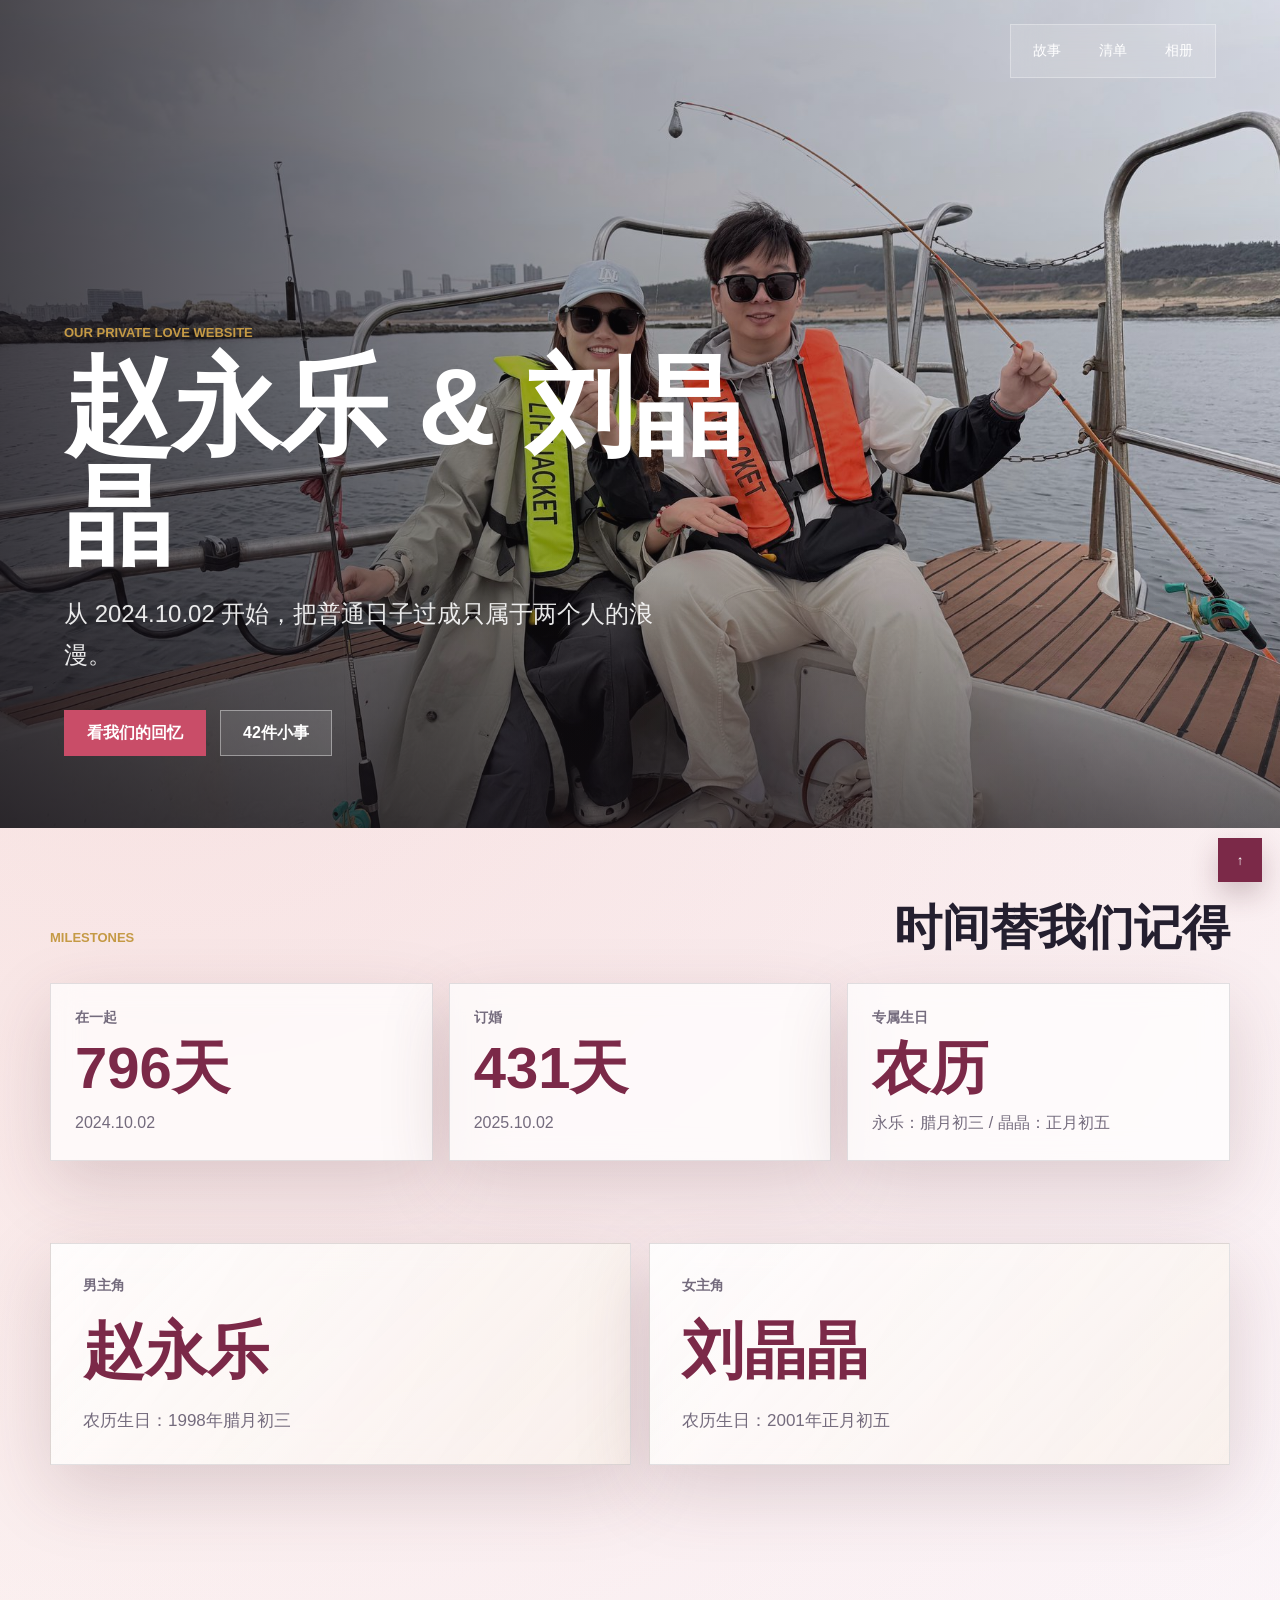
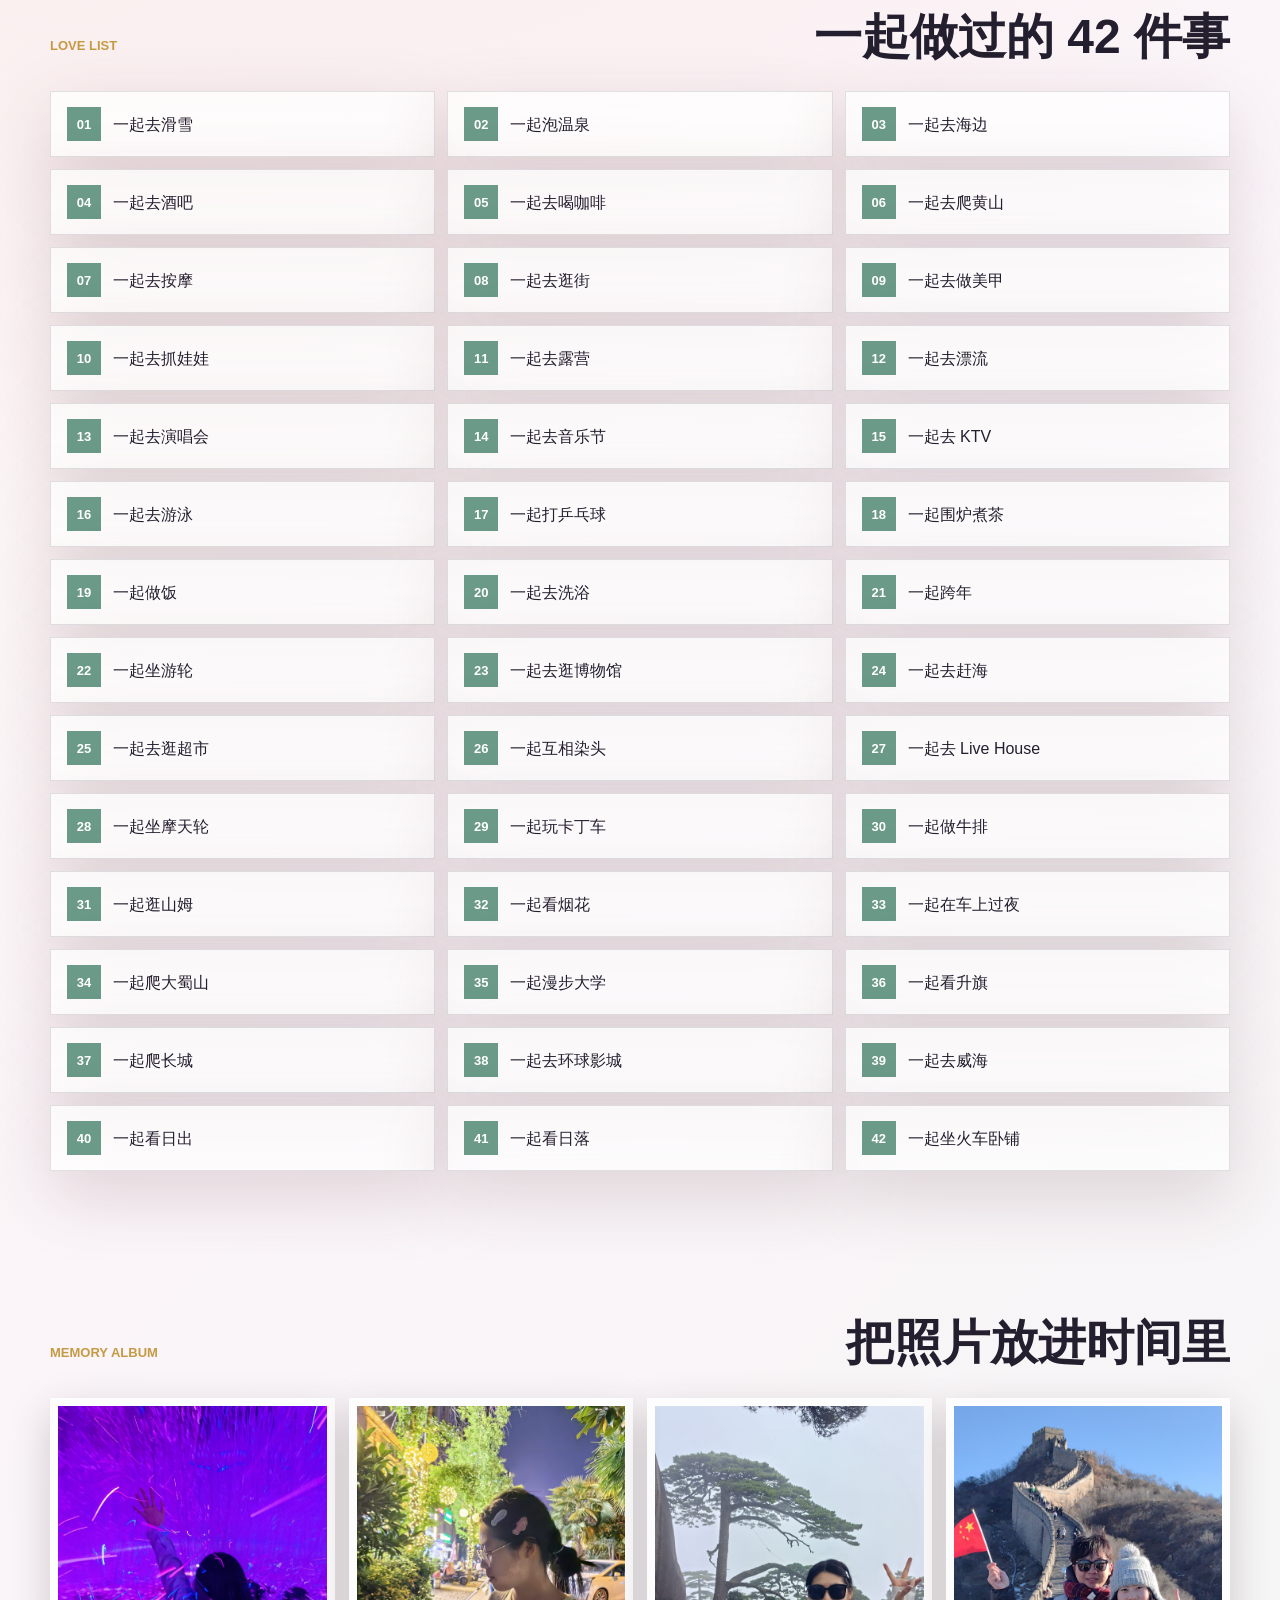
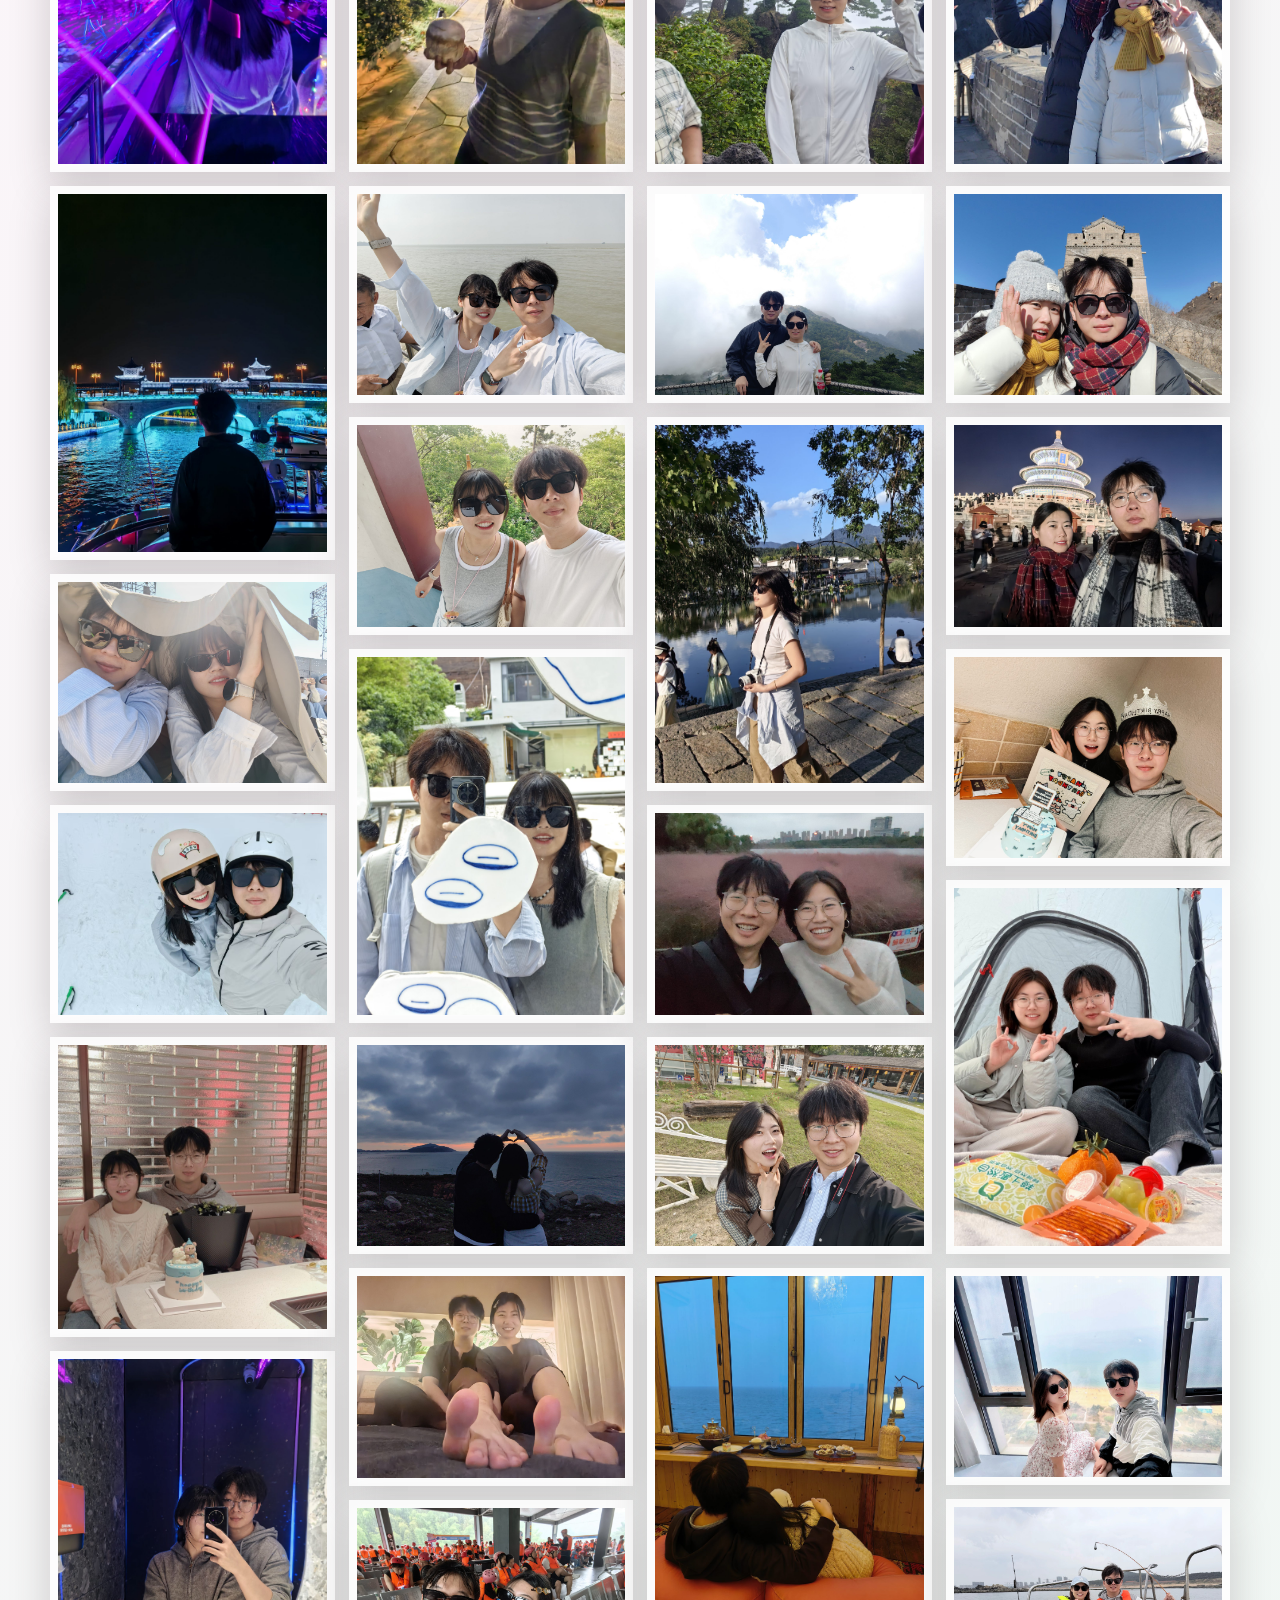
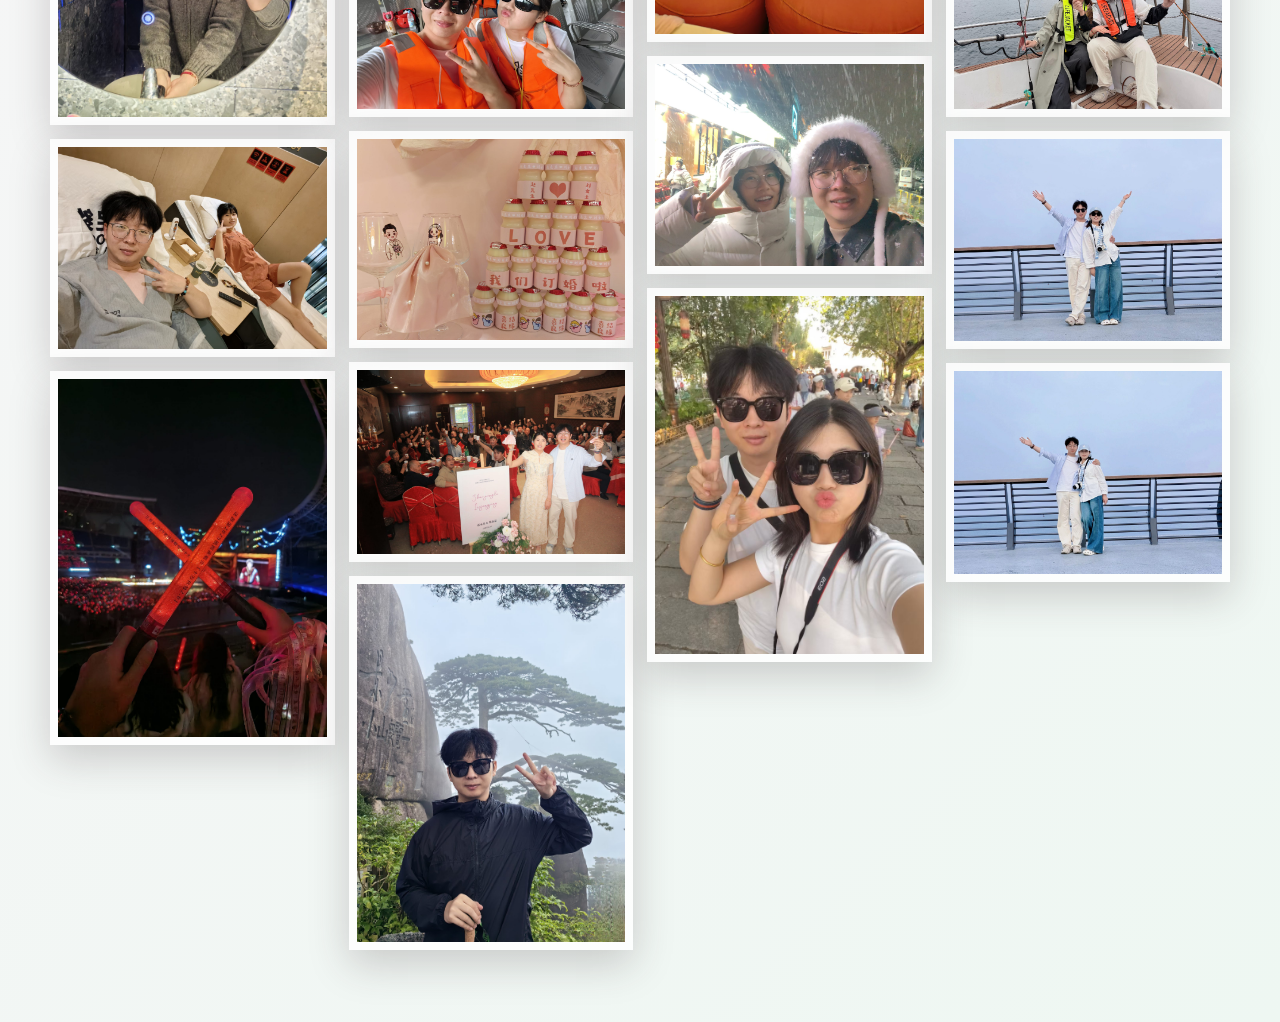
==== index.html @ 201f4a05 "Initial love website" ====
<!doctype html>
<html lang="zh-CN">
<head>
  <meta charset="utf-8">
  <meta name="viewport" content="width=device-width, initial-scale=1">
  <title>赵永乐 & 刘晶晶的爱情小站</title>
  <link rel="stylesheet" href="styles.css">
</head>
<body>
  <header class="hero" id="top">
    <div class="hero__media" aria-hidden="true">
      <img id="heroImage" src="assets/web_photos/photo_33.jpg" alt="">
    </div>
    <nav class="nav" aria-label="页面导航">
      <a href="#story">故事</a>
      <a href="#moments">清单</a>
      <a href="#gallery">相册</a>
    </nav>
    <section class="hero__content">
      <p class="eyebrow" id="heroEyebrow">Our private love website</p>
      <h1 id="heroTitle">赵永乐 & 刘晶晶</h1>
      <p class="hero__text" id="heroText">从 2024.10.02 开始，把普通日子过成只属于两个人的浪漫。</p>
      <div class="hero__actions">
        <a class="button button--primary" href="#gallery">看我们的回忆</a>
        <a class="button button--ghost" href="#moments">42件小事</a>
      </div>
    </section>
  </header>

  <main>
    <section class="section intro" id="story">
      <div class="section__head">
        <p class="eyebrow">Milestones</p>
        <h2>时间替我们记得</h2>
      </div>
      <div class="stats" aria-label="爱情纪念日">
        <article class="stat">
          <span class="stat__label">在一起</span>
          <strong id="togetherDays">--</strong>
          <span class="stat__meta" id="togetherDate">2024.10.02</span>
        </article>
        <article class="stat">
          <span class="stat__label">订婚</span>
          <strong id="engagedDays">--</strong>
          <span class="stat__meta" id="engagedDate">2025.10.02</span>
        </article>
        <article class="stat">
          <span class="stat__label">专属生日</span>
          <strong>农历</strong>
          <span class="stat__meta" id="birthdayText">永乐：腊月初三 / 晶晶：正月初五</span>
        </article>
      </div>
    </section>

    <section class="section names" id="peopleGrid">
    </section>

    <section class="section moments" id="moments">
      <div class="section__head">
        <p class="eyebrow">Love list</p>
        <h2>一起做过的 42 件事</h2>
      </div>
      <div class="moment-grid" id="momentGrid"></div>
    </section>

    <section class="section gallery" id="gallery">
      <div class="section__head">
        <p class="eyebrow">Memory album</p>
        <h2>把照片放进时间里</h2>
      </div>
      <div class="gallery-grid" id="galleryGrid" aria-label="情侣回忆相册"></div>
    </section>
  </main>

  <button class="to-top" type="button" aria-label="回到顶部">↑</button>

  <dialog class="lightbox" id="lightbox">
    <button class="lightbox__close" type="button" aria-label="关闭">×</button>
    <img id="lightboxImg" alt="放大的回忆照片">
  </dialog>

  <script src="script.js"></script>
</body>
</html>
---- styles.css ----
:root {
  color-scheme: light;
  --ink: #241f2f;
  --muted: #746b7d;
  --paper: #fffaf7;
  --rose: #c94d68;
  --berry: #7b2948;
  --gold: #c59a45;
  --mint: #6b9a88;
  --line: rgba(36, 31, 47, 0.13);
  --shadow: 0 24px 70px rgba(86, 47, 55, 0.18);
}

* {
  box-sizing: border-box;
}

html {
  scroll-behavior: smooth;
}

body {
  margin: 0;
  color: var(--ink);
  font-family: "Microsoft YaHei", "PingFang SC", "Noto Sans SC", Arial, sans-serif;
  background:
    radial-gradient(circle at 12% 8%, rgba(201, 77, 104, 0.14), transparent 30%),
    linear-gradient(135deg, #fff8f1 0%, #fbf5f9 42%, #eef7f2 100%);
}

a {
  color: inherit;
  text-decoration: none;
}

.hero {
  position: relative;
  min-height: 92vh;
  display: grid;
  align-items: end;
  padding: 28px clamp(20px, 5vw, 72px) 72px;
  overflow: hidden;
}

.hero::after {
  content: "";
  position: absolute;
  inset: 0;
  background:
    linear-gradient(90deg, rgba(20, 16, 21, 0.74) 0%, rgba(20, 16, 21, 0.34) 46%, rgba(20, 16, 21, 0.1) 100%),
    linear-gradient(0deg, rgba(20, 16, 21, 0.55), transparent 35%);
  z-index: 1;
}

.hero__media,
.hero__media img {
  position: absolute;
  inset: 0;
  width: 100%;
  height: 100%;
}

.hero__media img {
  object-fit: cover;
}

.nav {
  position: absolute;
  z-index: 2;
  top: 24px;
  right: clamp(20px, 5vw, 72px);
  display: flex;
  gap: 10px;
  padding: 8px;
  border: 1px solid rgba(255, 255, 255, 0.32);
  background: rgba(255, 255, 255, 0.14);
  backdrop-filter: blur(16px);
}

.nav a {
  min-width: 54px;
  padding: 9px 14px;
  color: #fff;
  font-size: 14px;
  text-align: center;
}

.hero__content {
  position: relative;
  z-index: 2;
  max-width: 780px;
  color: #fff;
}

.eyebrow {
  margin: 0 0 12px;
  color: var(--gold);
  font-size: 13px;
  font-weight: 700;
  letter-spacing: 0;
  text-transform: uppercase;
}

.hero h1 {
  margin: 0;
  font-size: clamp(48px, 9vw, 108px);
  line-height: 1.02;
  letter-spacing: 0;
}

.hero__text {
  max-width: 620px;
  margin: 22px 0 0;
  color: rgba(255, 255, 255, 0.9);
  font-size: clamp(18px, 2.2vw, 24px);
  line-height: 1.7;
}

.hero__actions {
  display: flex;
  flex-wrap: wrap;
  gap: 14px;
  margin-top: 34px;
}

.button {
  display: inline-flex;
  align-items: center;
  justify-content: center;
  min-height: 46px;
  padding: 0 22px;
  border: 1px solid rgba(255, 255, 255, 0.4);
  font-weight: 700;
}

.button--primary {
  color: #fff;
  background: var(--rose);
  border-color: var(--rose);
}

.button--ghost {
  color: #fff;
  background: rgba(255, 255, 255, 0.12);
}

.section {
  width: min(1180px, calc(100% - 40px));
  margin: 0 auto;
  padding: 72px 0;
}

.section__head {
  display: flex;
  align-items: end;
  justify-content: space-between;
  gap: 20px;
  margin-bottom: 26px;
}

.section__head h2 {
  margin: 0;
  font-size: clamp(28px, 4vw, 48px);
  line-height: 1.18;
}

.stats {
  display: grid;
  grid-template-columns: repeat(3, minmax(0, 1fr));
  gap: 16px;
}

.stat,
.names article,
.moment {
  border: 1px solid var(--line);
  background: rgba(255, 255, 255, 0.72);
  box-shadow: var(--shadow);
  backdrop-filter: blur(14px);
}

.stat {
  min-height: 160px;
  padding: 24px;
}

.stat__label,
.names span {
  color: var(--muted);
  font-size: 14px;
  font-weight: 700;
}

.stat strong {
  display: block;
  margin: 12px 0;
  color: var(--berry);
  font-size: clamp(34px, 5vw, 58px);
  line-height: 1;
}

.stat__meta {
  color: var(--muted);
  line-height: 1.7;
}

.names {
  display: grid;
  grid-template-columns: repeat(2, minmax(0, 1fr));
  gap: 18px;
  padding-top: 10px;
}

.names article {
  min-height: 220px;
  padding: 32px;
  background:
    linear-gradient(135deg, rgba(255, 255, 255, 0.86), rgba(255, 244, 238, 0.72)),
    linear-gradient(120deg, transparent, rgba(107, 154, 136, 0.12));
}

.names h2 {
  margin: 14px 0 16px;
  color: var(--berry);
  font-size: clamp(36px, 5vw, 62px);
}

.names p {
  margin: 0;
  color: var(--muted);
  font-size: 17px;
}

.moment-grid {
  display: grid;
  grid-template-columns: repeat(3, minmax(0, 1fr));
  gap: 12px;
}

.moment {
  display: flex;
  align-items: center;
  gap: 12px;
  min-height: 66px;
  padding: 14px 16px;
}

.moment__index {
  display: inline-grid;
  place-items: center;
  flex: 0 0 34px;
  width: 34px;
  height: 34px;
  color: #fff;
  background: var(--mint);
  font-size: 13px;
  font-weight: 800;
}

.moment__text {
  min-width: 0;
  line-height: 1.45;
}

.gallery-grid {
  columns: 4 220px;
  column-gap: 14px;
}

.photo {
  display: block;
  width: 100%;
  margin: 0 0 14px;
  padding: 0;
  border: 0;
  background: transparent;
  break-inside: avoid;
  cursor: zoom-in;
}

.photo img {
  display: block;
  width: 100%;
  height: auto;
  border: 8px solid rgba(255, 255, 255, 0.84);
  box-shadow: 0 14px 38px rgba(61, 45, 52, 0.22);
}

.to-top {
  position: fixed;
  right: 18px;
  bottom: 18px;
  z-index: 5;
  width: 44px;
  height: 44px;
  border: 0;
  color: #fff;
  background: var(--berry);
  box-shadow: 0 12px 28px rgba(75, 32, 46, 0.24);
  cursor: pointer;
}

.lightbox {
  width: min(92vw, 1100px);
  padding: 0;
  border: 0;
  background: transparent;
}

.lightbox::backdrop {
  background: rgba(20, 16, 21, 0.82);
}

.lightbox img {
  display: block;
  max-width: 100%;
  max-height: 86vh;
  margin: auto;
  border: 10px solid #fff;
  box-shadow: 0 24px 70px rgba(0, 0, 0, 0.38);
}

.lightbox__close {
  position: fixed;
  top: 18px;
  right: 18px;
  width: 46px;
  height: 46px;
  border: 0;
  color: #fff;
  background: rgba(255, 255, 255, 0.18);
  font-size: 32px;
  line-height: 1;
  cursor: pointer;
}

@media (max-width: 860px) {
  .hero {
    min-height: 88vh;
    padding: 92px 20px 56px;
  }

  .nav {
    left: 20px;
    right: 20px;
    justify-content: center;
  }

  .section__head {
    display: block;
  }

  .stats,
  .names,
  .moment-grid {
    grid-template-columns: 1fr;
  }

  .section {
    width: min(100% - 28px, 1180px);
    padding: 52px 0;
  }
}
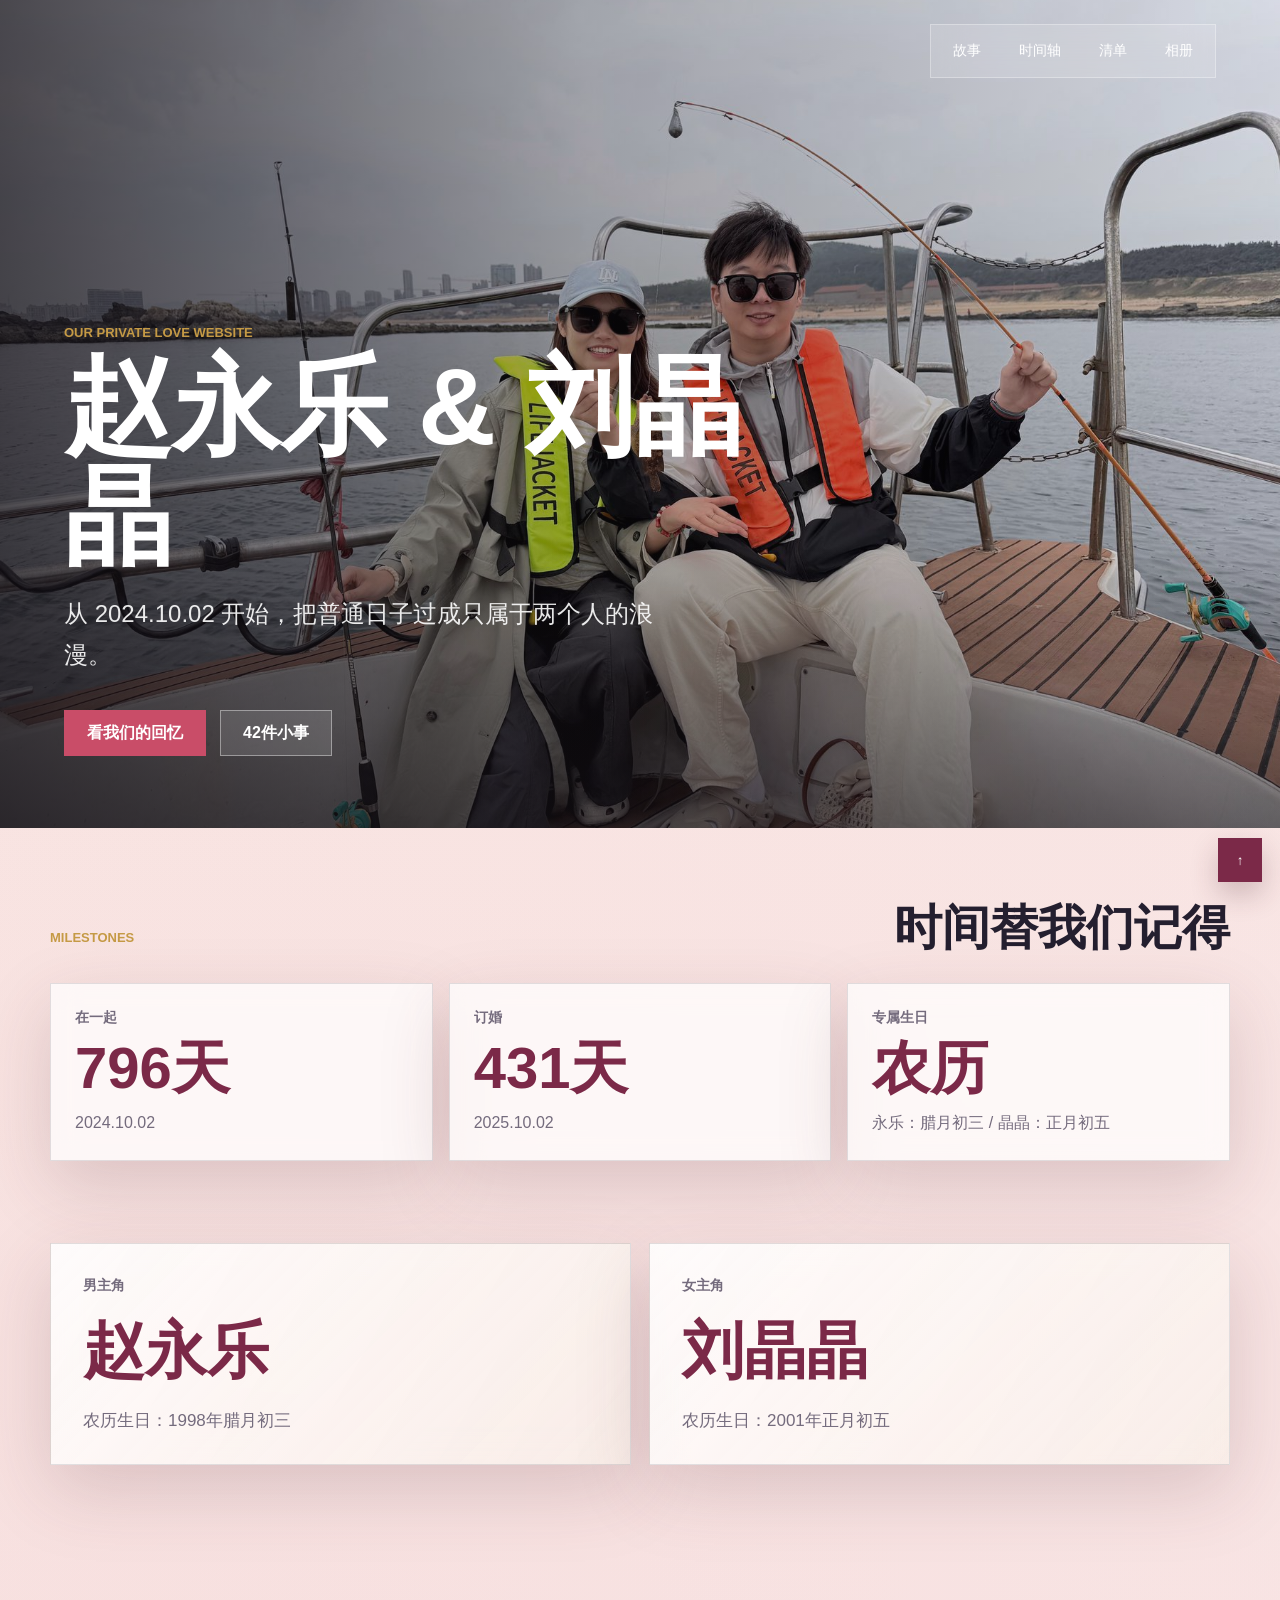
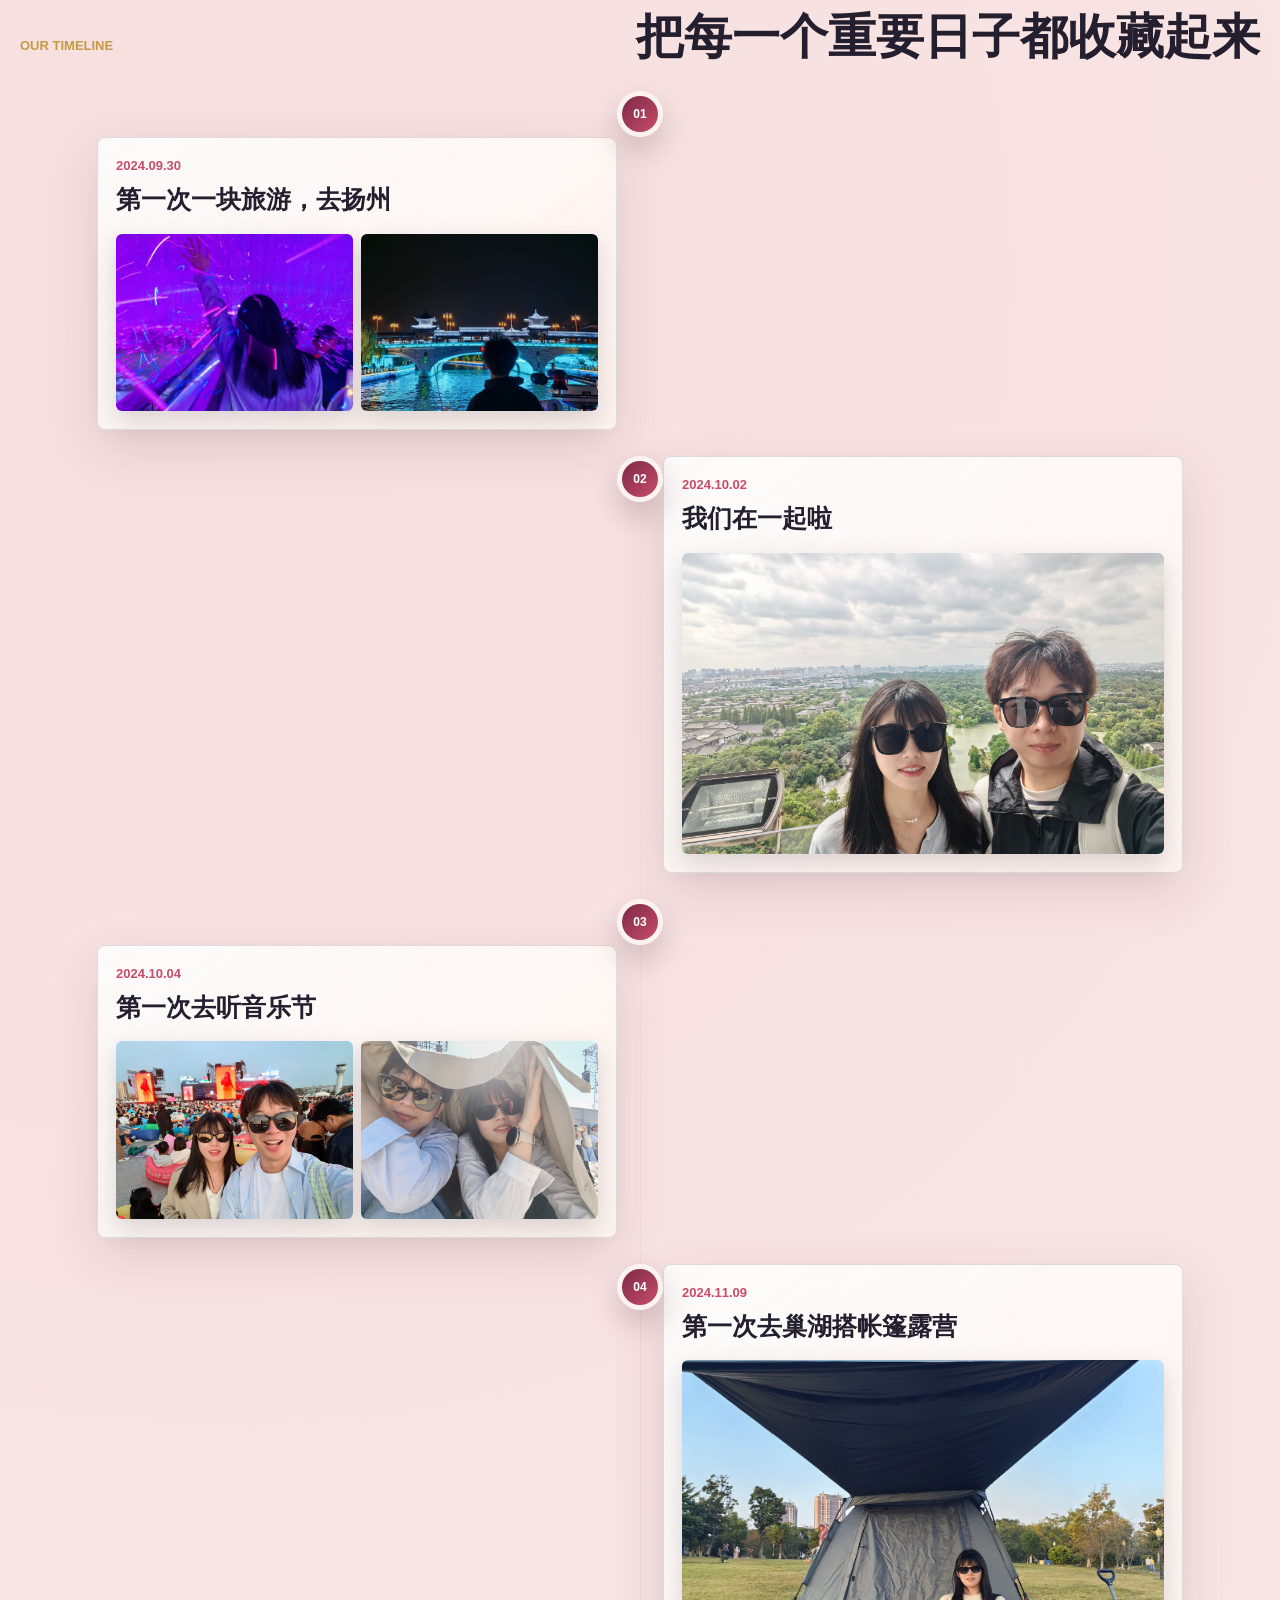
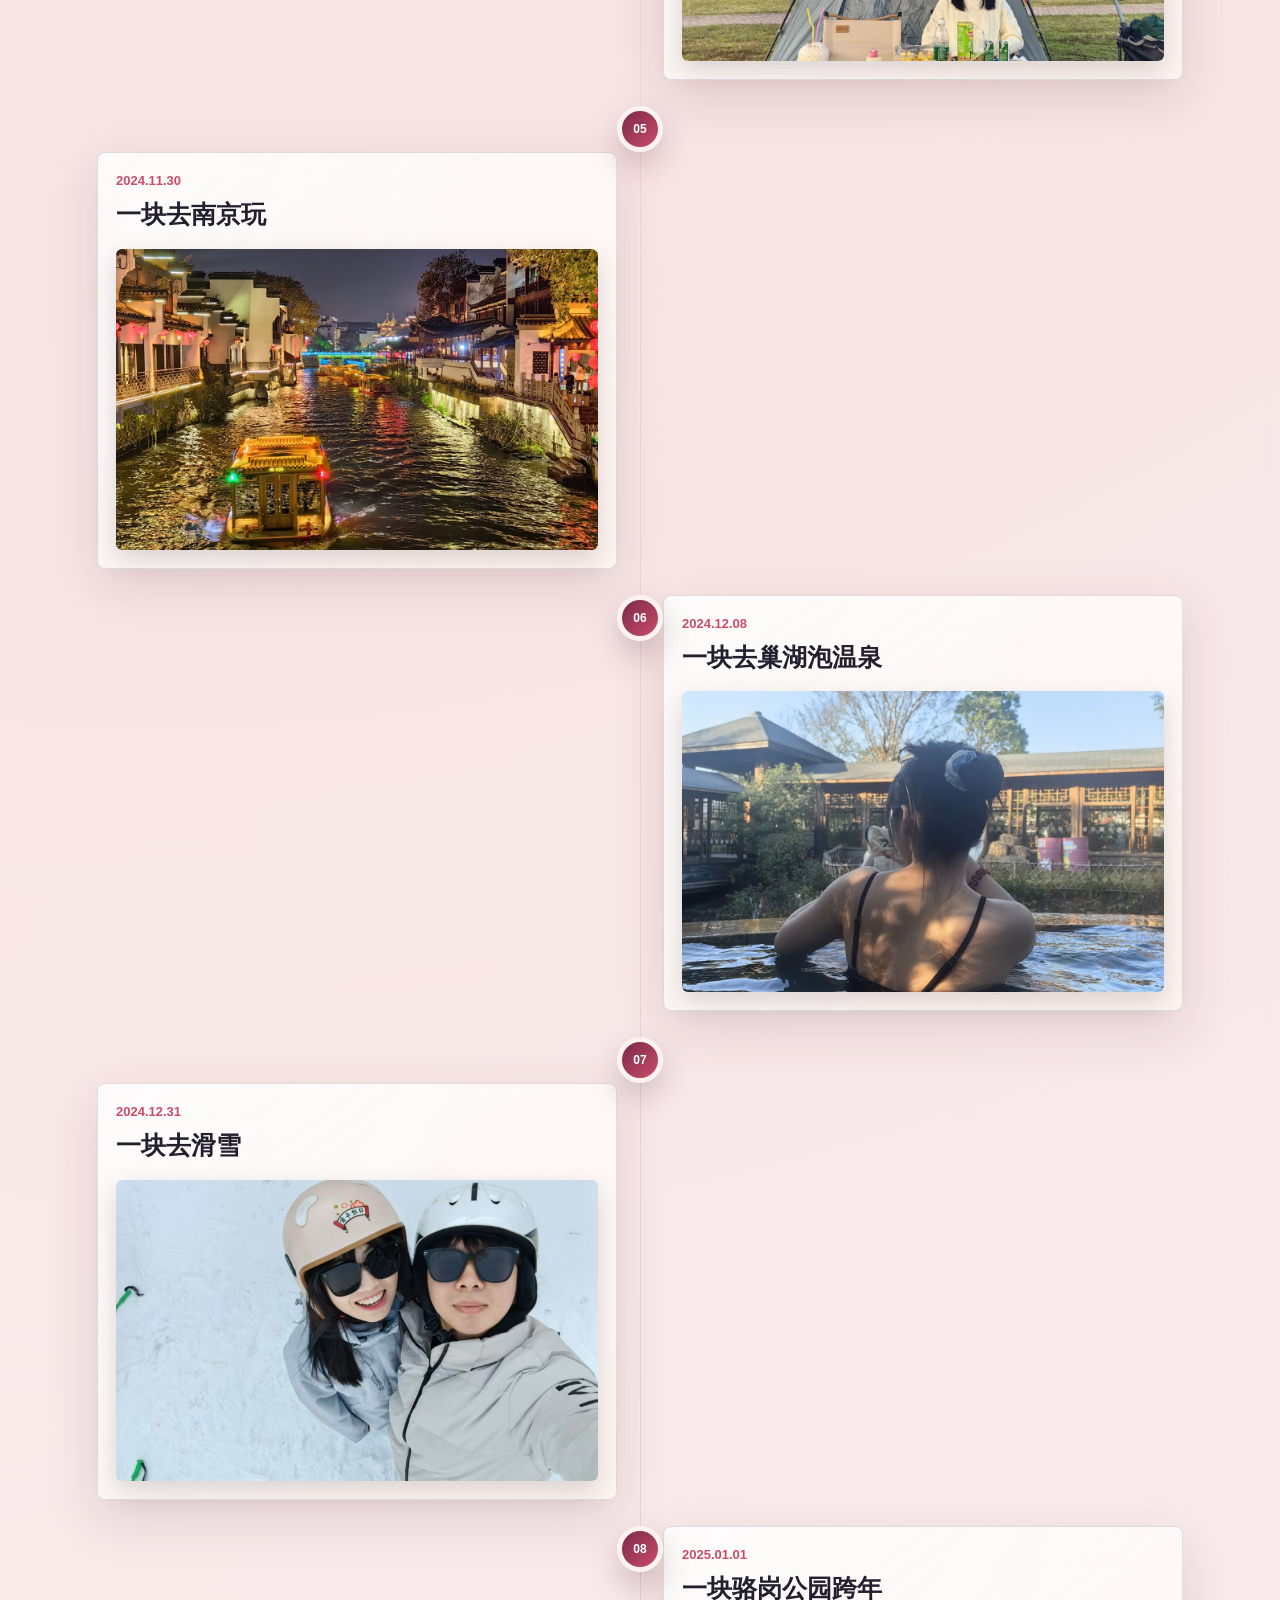
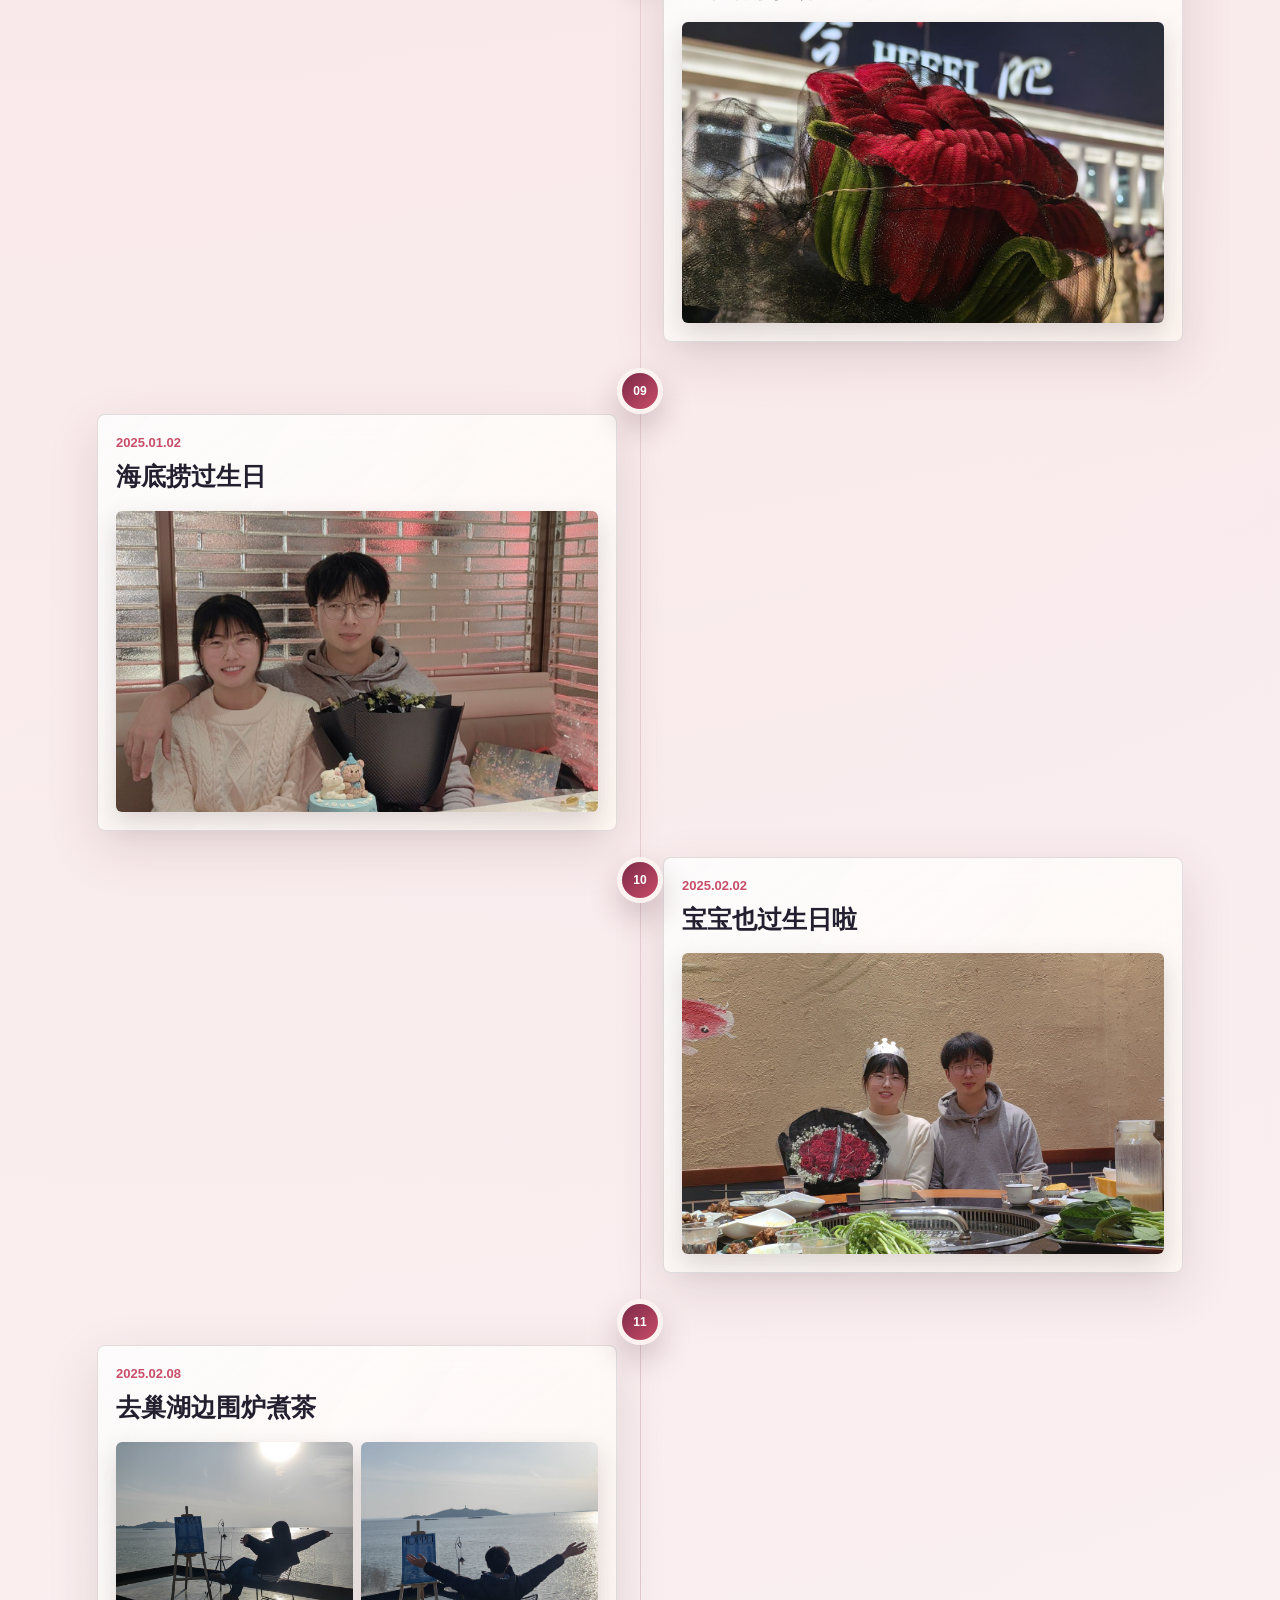
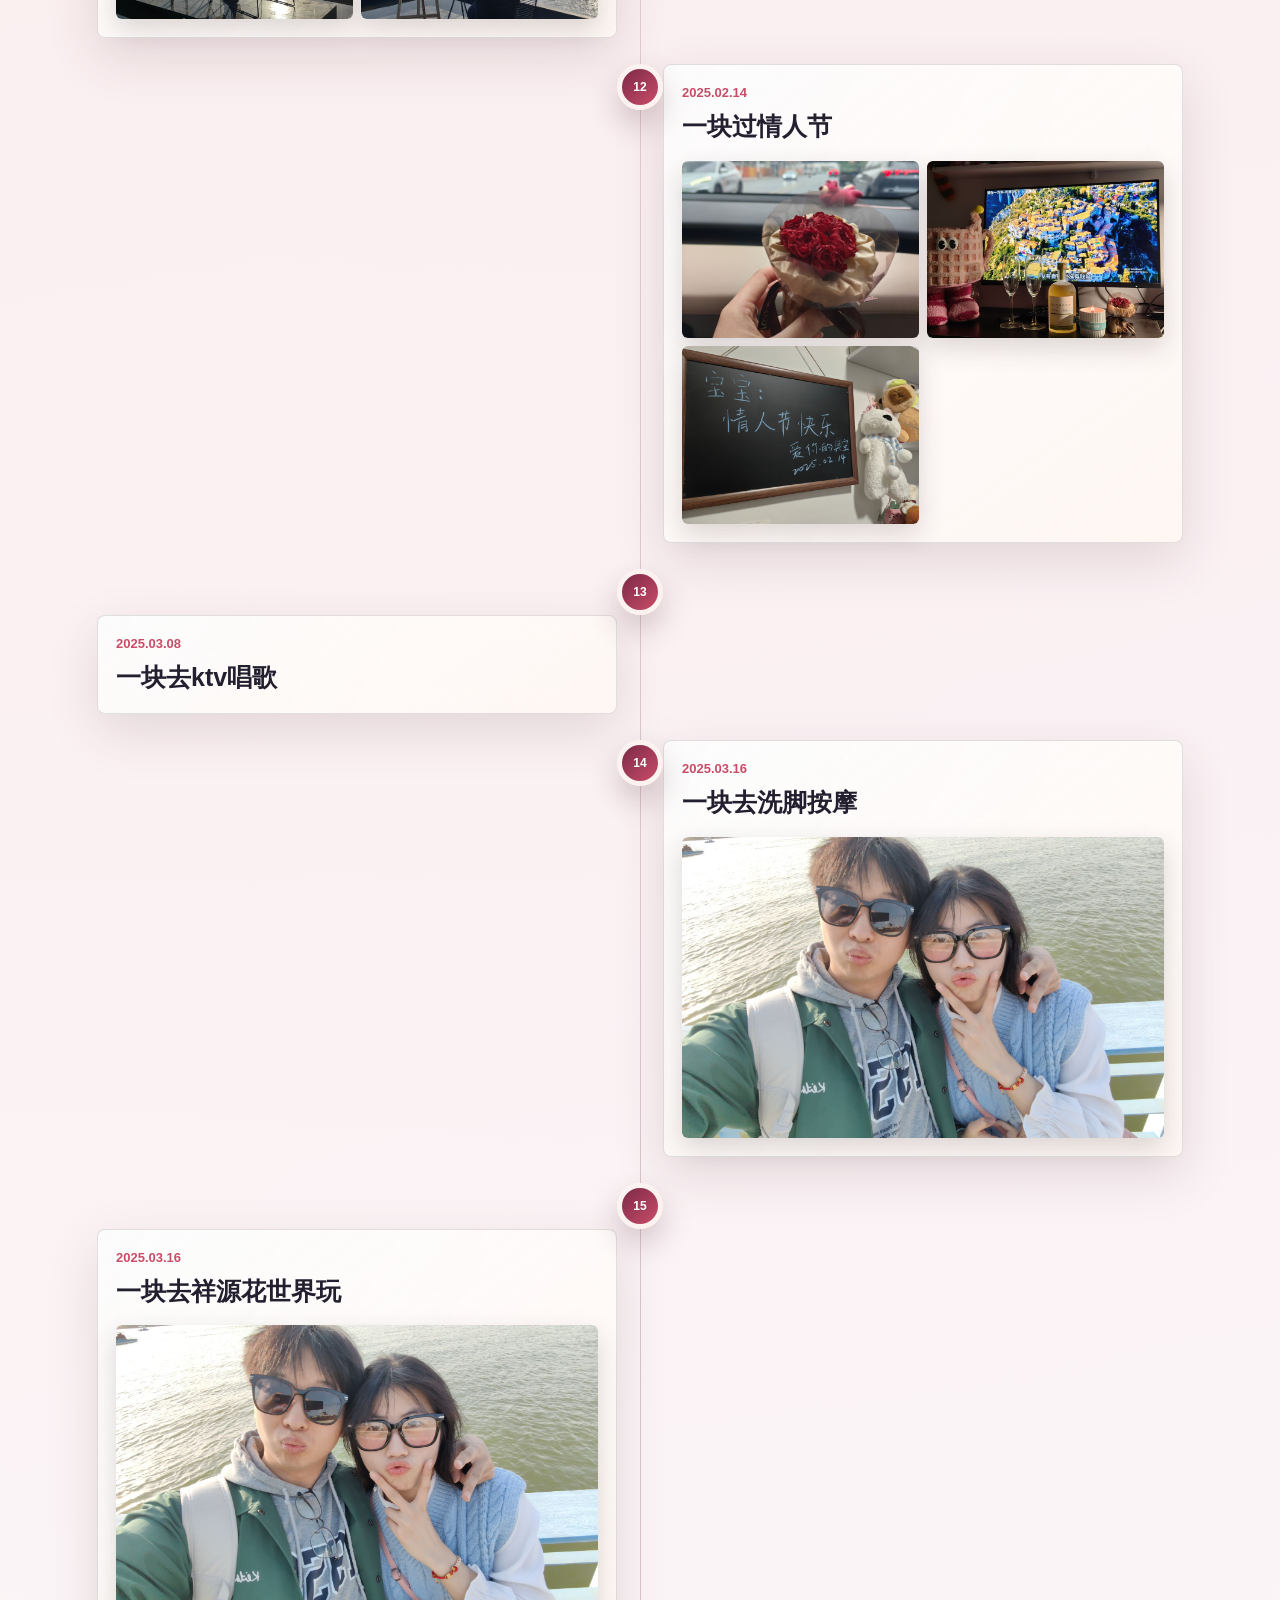
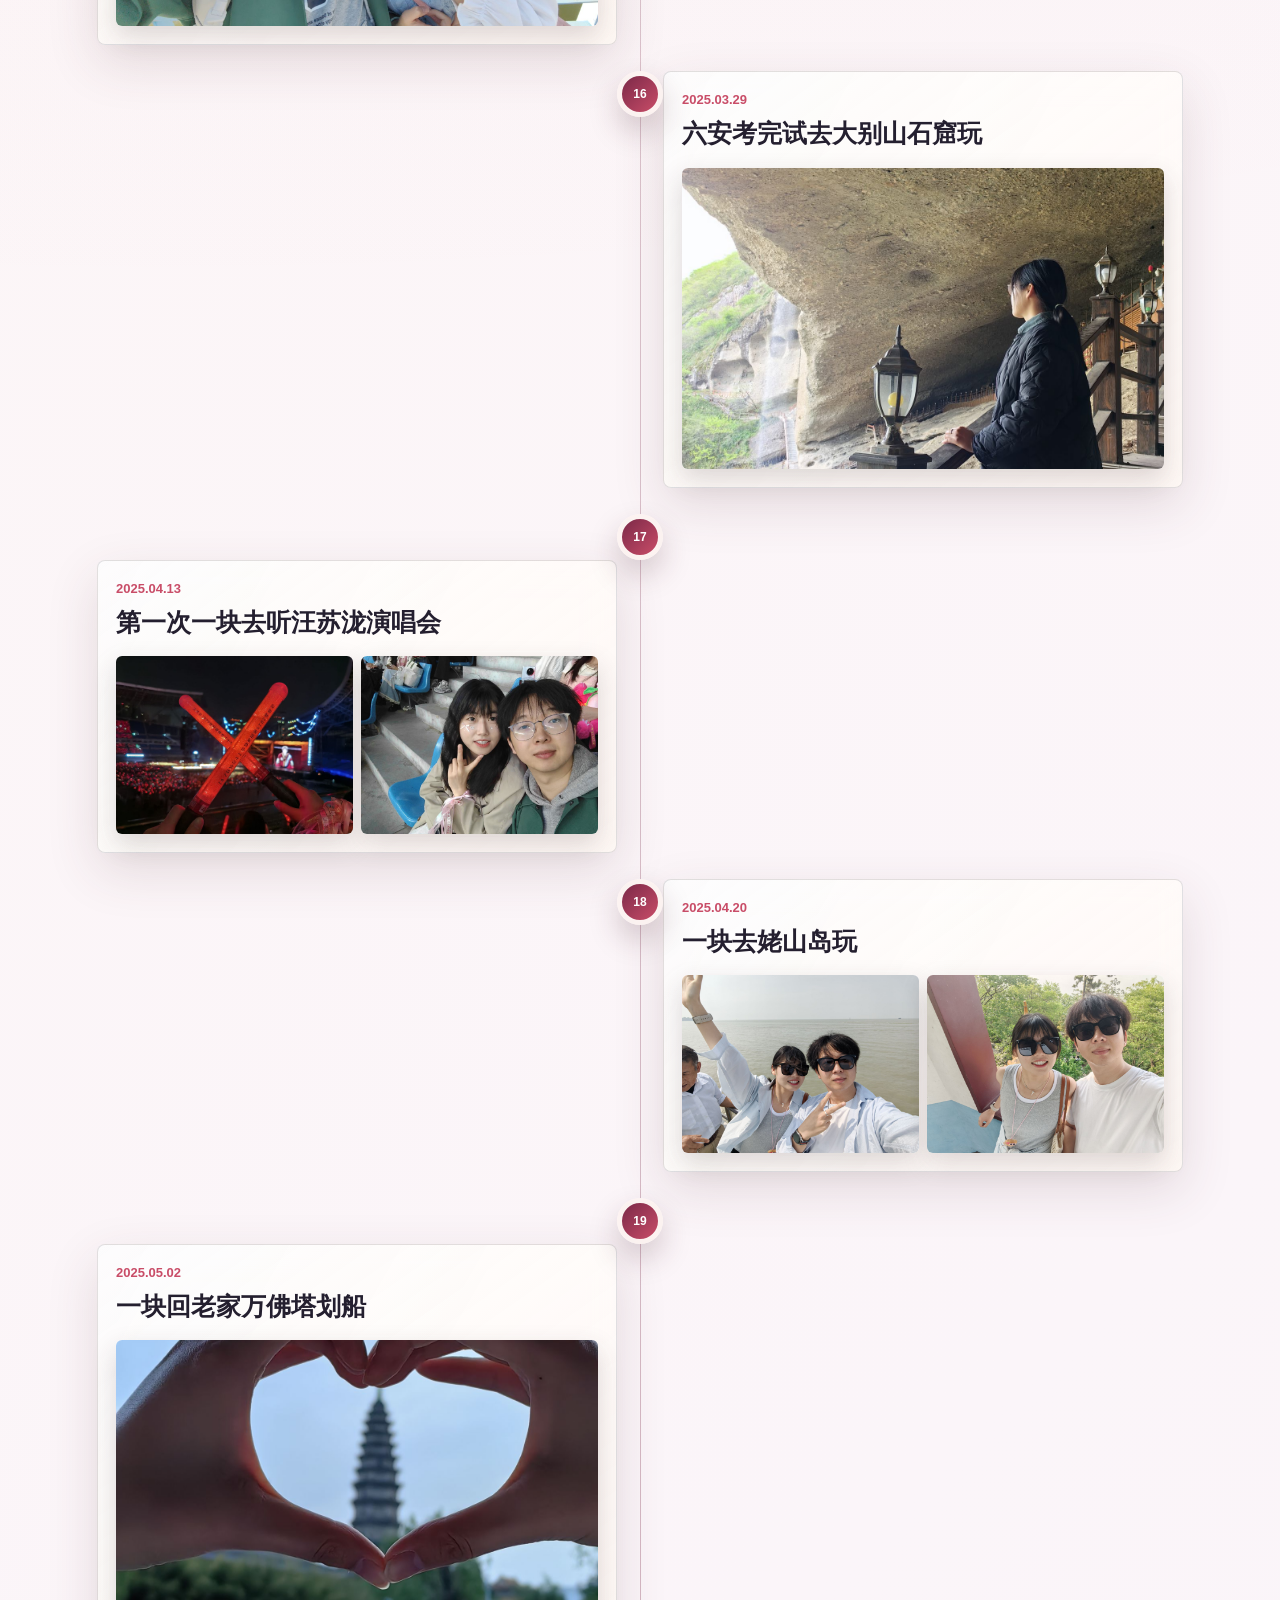
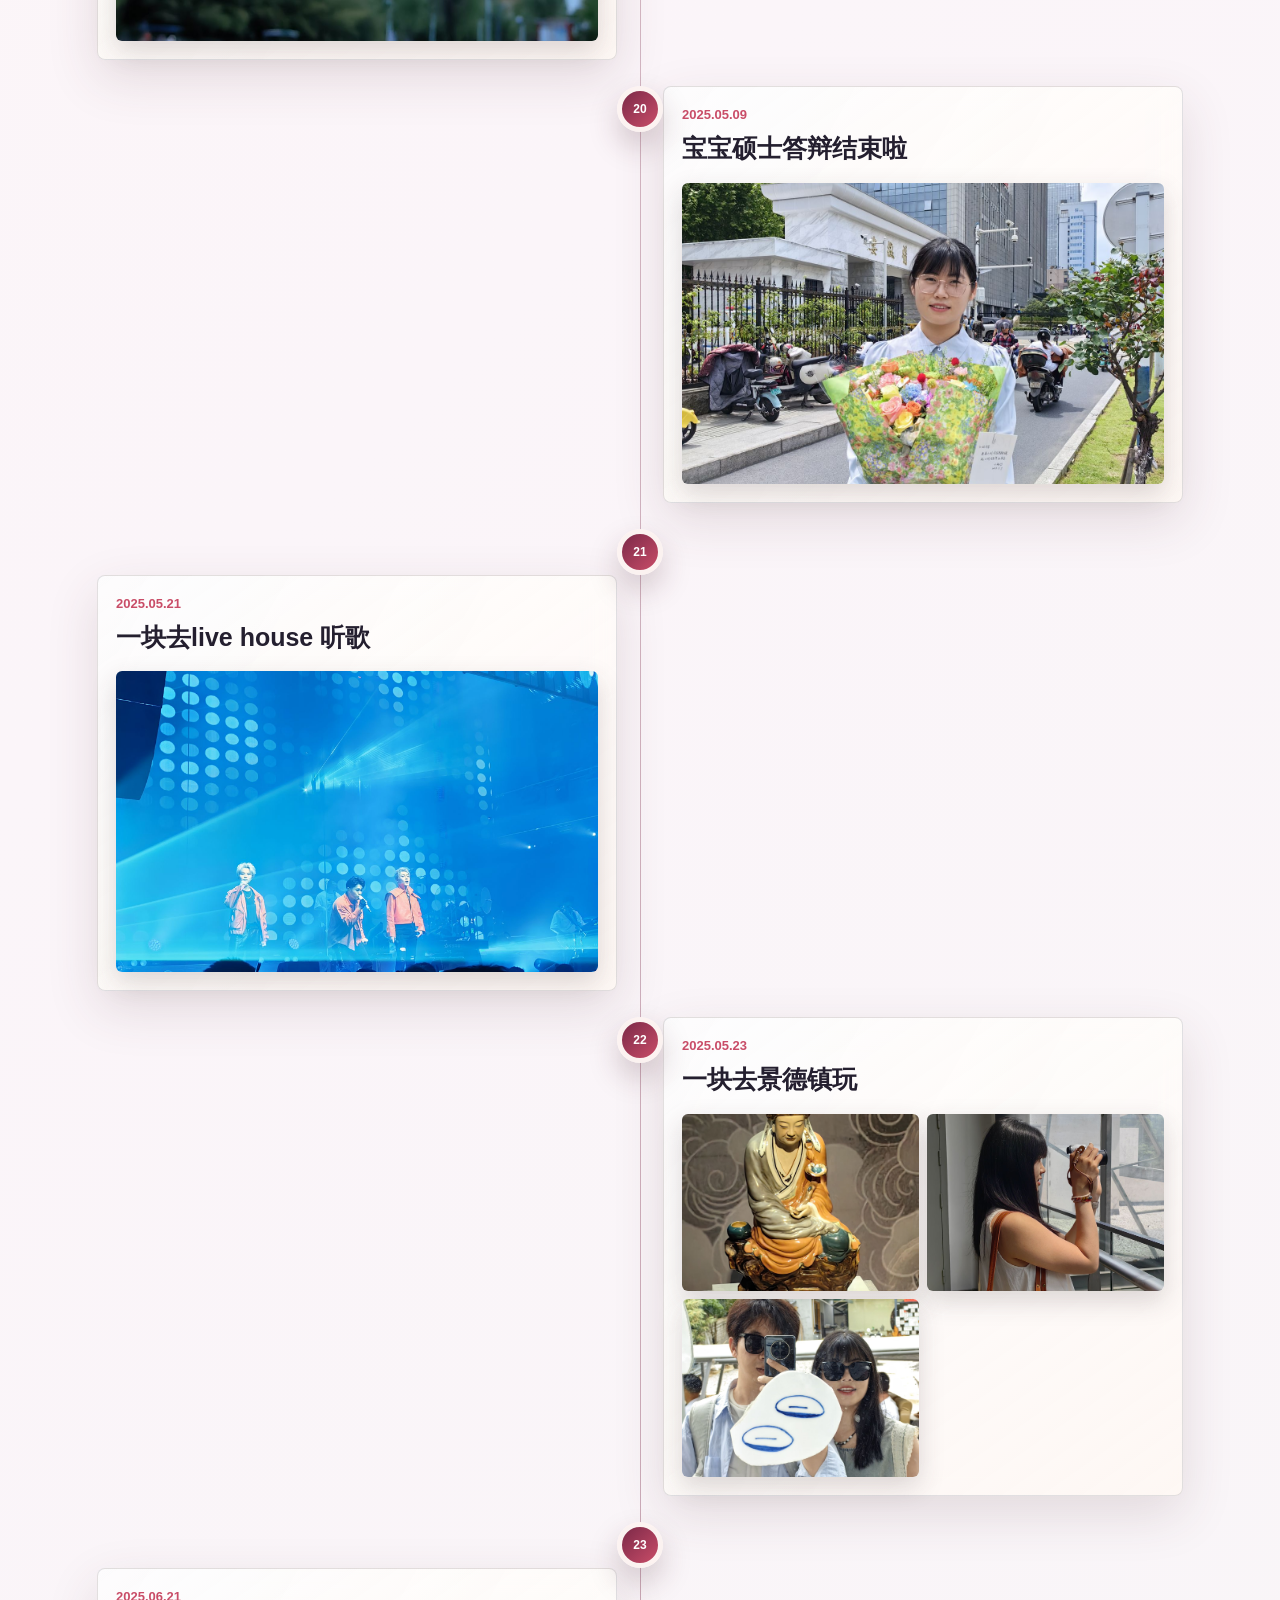
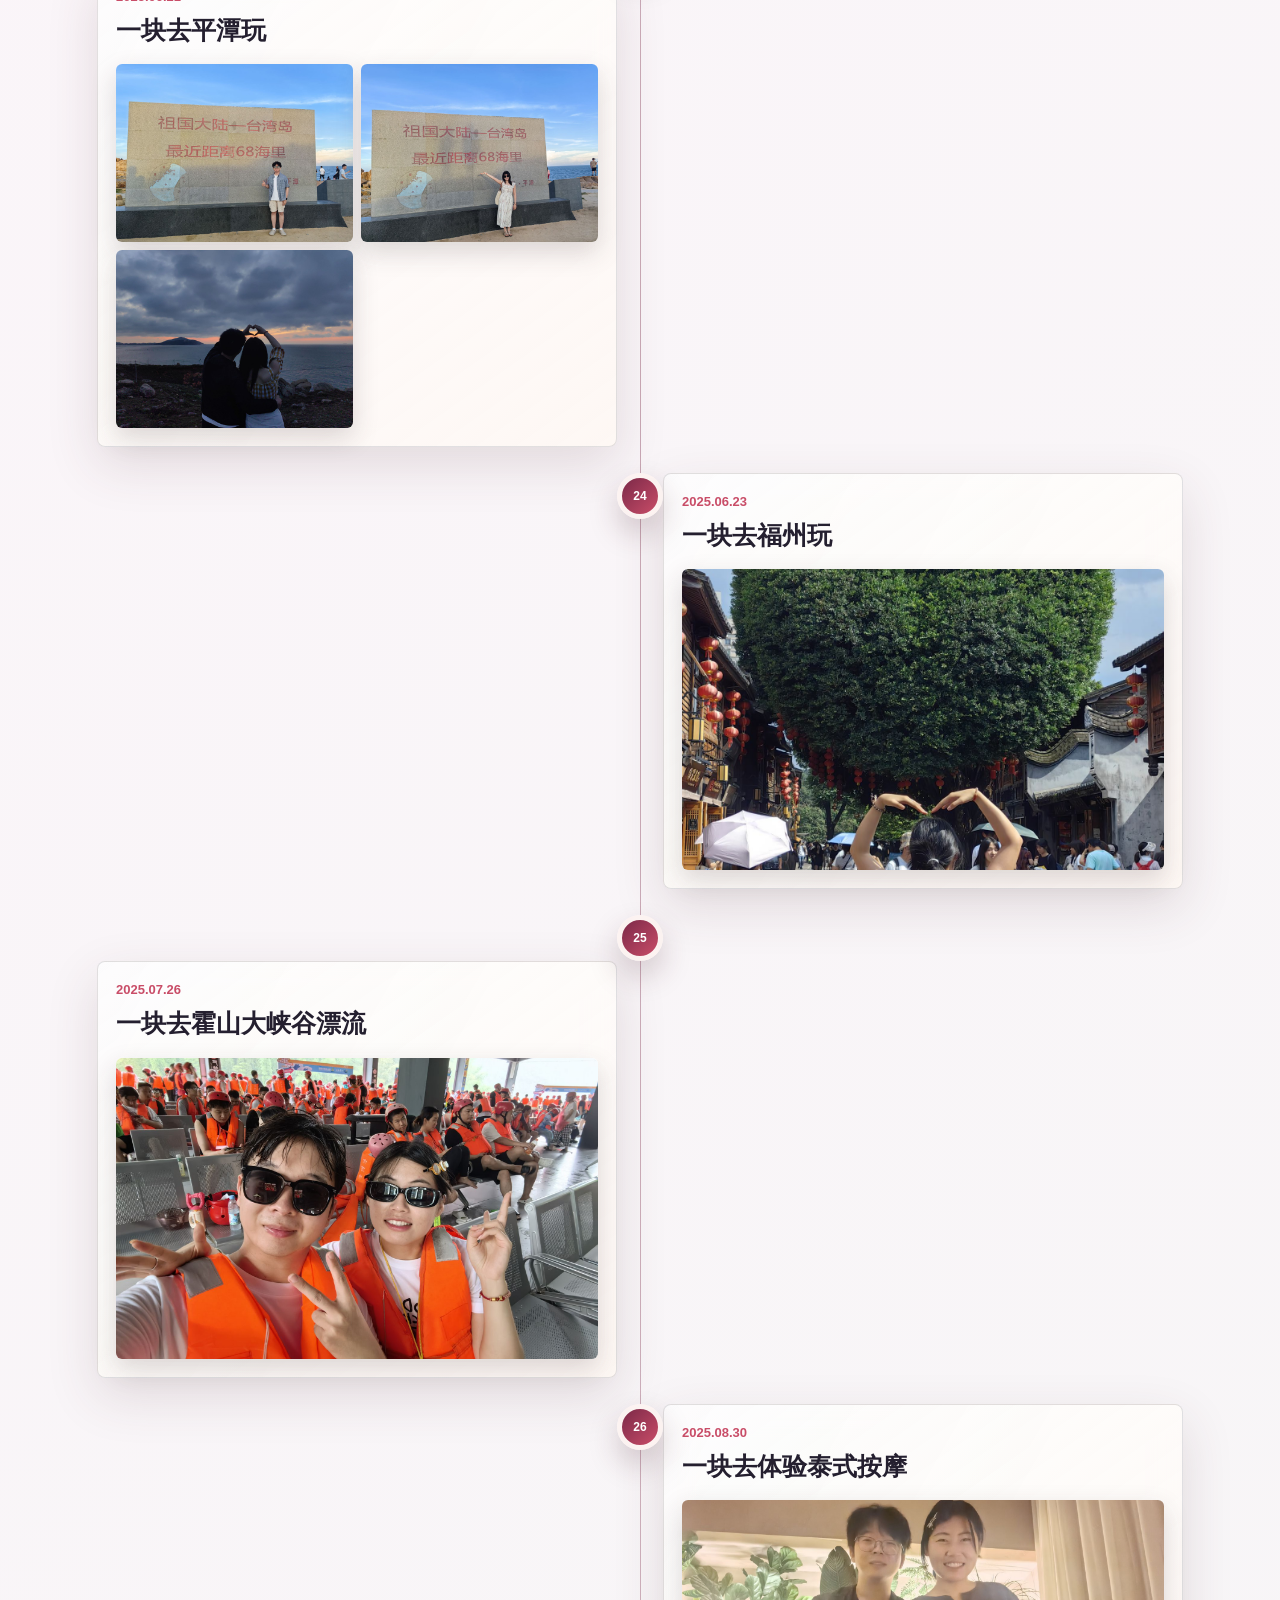
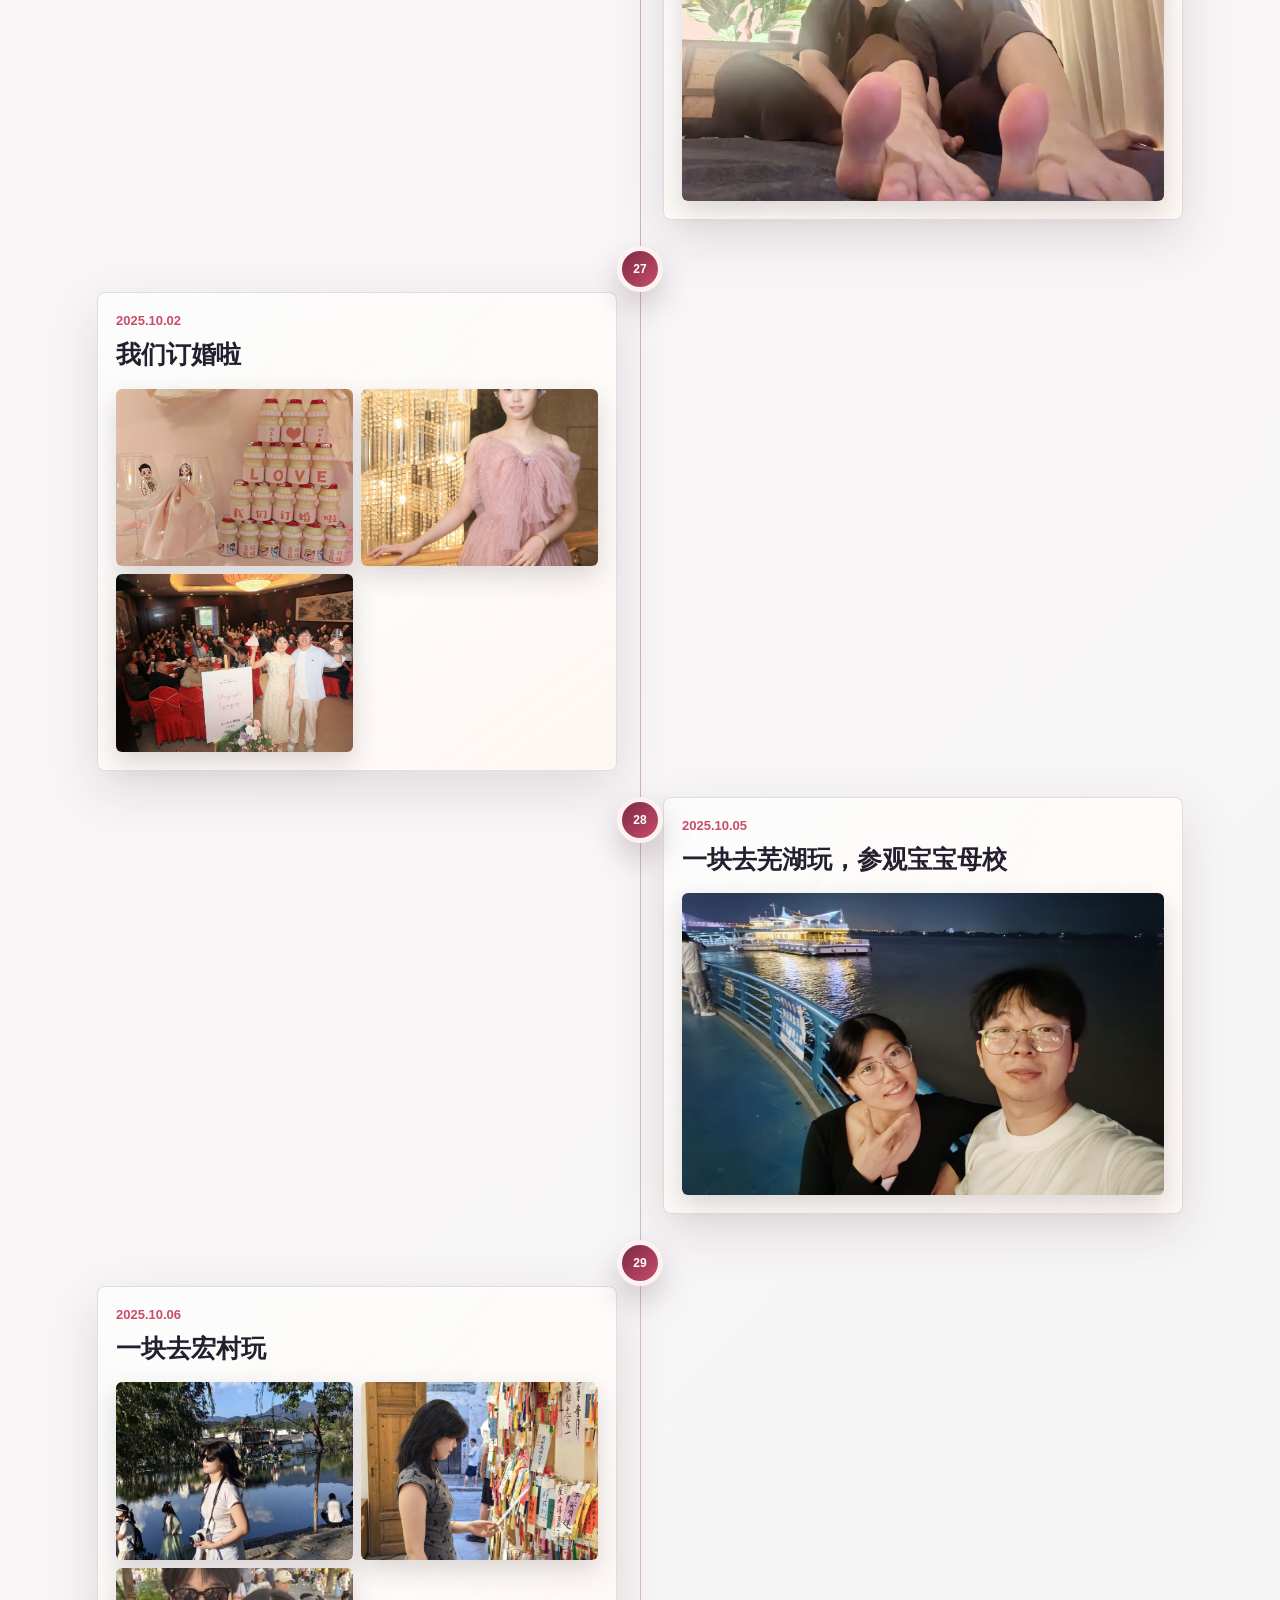
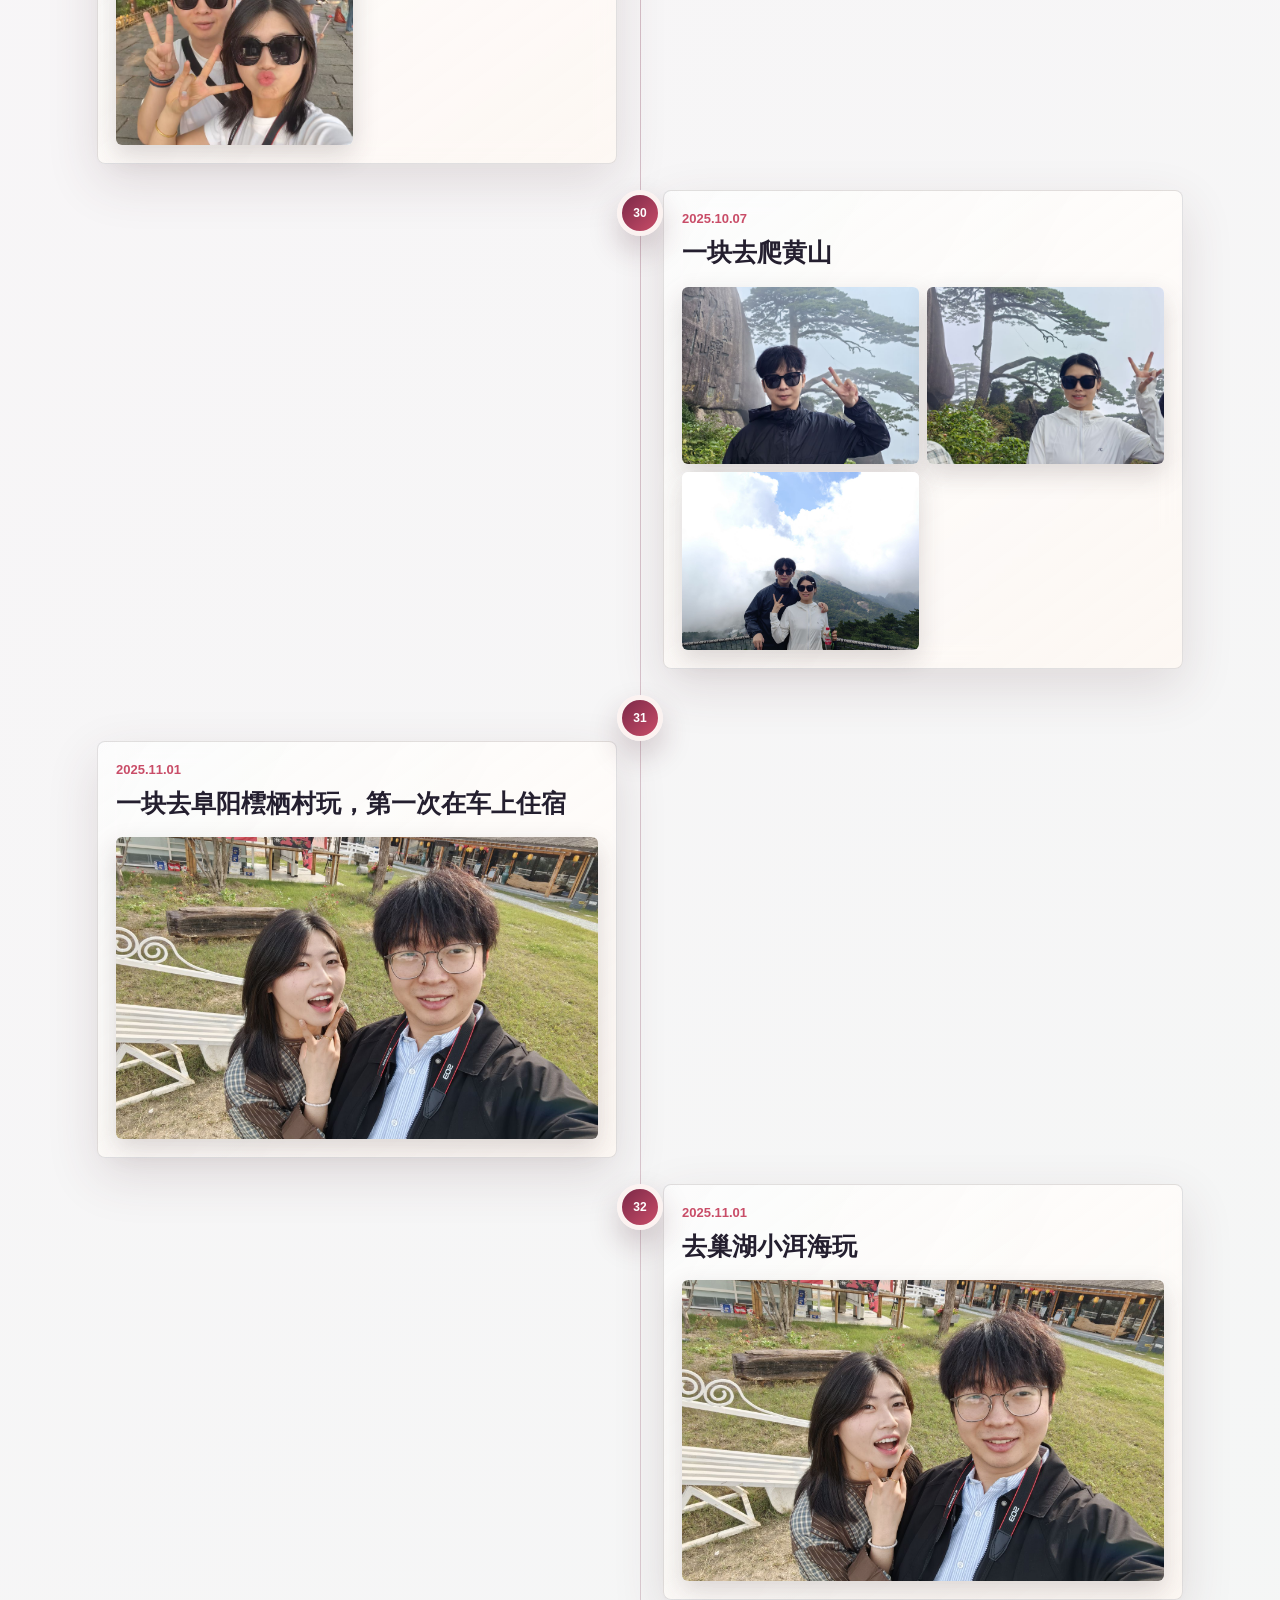
==== commit 151c172d: "Add photo timeline" ====
--- a/index.html
+++ b/index.html
@@ -13,6 +13,7 @@
     </div>
     <nav class="nav" aria-label="页面导航">
       <a href="#story">故事</a>
+      <a href="#timeline">时间轴</a>
       <a href="#moments">清单</a>
       <a href="#gallery">相册</a>
     </nav>
@@ -55,6 +56,14 @@
     <section class="section names" id="peopleGrid">
     </section>
 
+    <section class="section timeline" id="timeline">
+      <div class="section__head">
+        <p class="eyebrow">Our timeline</p>
+        <h2>把每一个重要日子都收藏起来</h2>
+      </div>
+      <div class="timeline-list" id="timelineList" aria-label="爱情时间轴"></div>
+    </section>
+
     <section class="section moments" id="moments">
       <div class="section__head">
         <p class="eyebrow">Love list</p>
--- a/styles.css
+++ b/styles.css
@@ -262,6 +262,119 @@
   line-height: 1.45;
 }
 
+.timeline {
+  width: min(1240px, calc(100% - 40px));
+}
+
+.timeline-list {
+  position: relative;
+  display: grid;
+  gap: 26px;
+}
+
+.timeline-list::before {
+  content: "";
+  position: absolute;
+  top: 12px;
+  bottom: 12px;
+  left: 50%;
+  width: 1px;
+  background: linear-gradient(180deg, transparent, rgba(123, 41, 72, 0.38), transparent);
+}
+
+.timeline-item {
+  position: relative;
+  display: grid;
+  grid-template-columns: minmax(0, 1fr) 46px minmax(0, 1fr);
+  align-items: start;
+}
+
+.timeline-item__marker {
+  z-index: 1;
+  grid-column: 2;
+  display: grid;
+  place-items: center;
+  width: 46px;
+  height: 46px;
+  color: #fff;
+  background: linear-gradient(135deg, var(--berry), var(--rose));
+  border: 5px solid rgba(255, 250, 247, 0.96);
+  border-radius: 50%;
+  box-shadow: 0 14px 30px rgba(75, 32, 46, 0.22);
+  font-size: 12px;
+  font-weight: 800;
+}
+
+.timeline-item__body {
+  grid-column: 3;
+  width: min(100%, 520px);
+  padding: 18px;
+  border: 1px solid var(--line);
+  border-radius: 8px;
+  background:
+    linear-gradient(145deg, rgba(255, 255, 255, 0.88), rgba(255, 248, 242, 0.76)),
+    linear-gradient(120deg, rgba(107, 154, 136, 0.12), transparent 58%);
+  box-shadow: 0 18px 52px rgba(86, 47, 55, 0.14);
+  backdrop-filter: blur(14px);
+}
+
+.timeline-item:nth-child(odd) .timeline-item__body {
+  grid-column: 1;
+  justify-self: end;
+}
+
+.timeline-item time {
+  display: inline-flex;
+  margin-bottom: 8px;
+  color: var(--rose);
+  font-size: 13px;
+  font-weight: 800;
+}
+
+.timeline-item h3 {
+  margin: 0;
+  font-size: clamp(18px, 2.2vw, 25px);
+  line-height: 1.45;
+}
+
+.timeline-photos {
+  display: grid;
+  grid-template-columns: repeat(2, minmax(0, 1fr));
+  gap: 8px;
+  margin-top: 16px;
+}
+
+.timeline-photo {
+  position: relative;
+  display: block;
+  width: 100%;
+  aspect-ratio: 4 / 3;
+  padding: 0;
+  overflow: hidden;
+  border: 0;
+  border-radius: 6px;
+  background: rgba(255, 255, 255, 0.72);
+  box-shadow: 0 10px 26px rgba(61, 45, 52, 0.18);
+  cursor: zoom-in;
+}
+
+.timeline-photo:only-child {
+  grid-column: 1 / -1;
+  aspect-ratio: 16 / 10;
+}
+
+.timeline-photo img {
+  display: block;
+  width: 100%;
+  height: 100%;
+  object-fit: cover;
+  transition: transform 0.28s ease;
+}
+
+.timeline-photo:hover img {
+  transform: scale(1.04);
+}
+
 .gallery-grid {
   columns: 4 220px;
   column-gap: 14px;
@@ -344,6 +457,7 @@
     left: 20px;
     right: 20px;
     justify-content: center;
+    overflow-x: auto;
   }
 
   .section__head {
@@ -360,4 +474,39 @@
     width: min(100% - 28px, 1180px);
     padding: 52px 0;
   }
-}
+
+  .timeline {
+    width: min(100% - 28px, 1180px);
+  }
+
+  .timeline-list {
+    gap: 18px;
+  }
+
+  .timeline-list::before {
+    left: 22px;
+  }
+
+  .timeline-item {
+    grid-template-columns: 44px minmax(0, 1fr);
+    gap: 12px;
+  }
+
+  .timeline-item__marker {
+    grid-column: 1;
+    width: 44px;
+    height: 44px;
+  }
+
+  .timeline-item__body,
+  .timeline-item:nth-child(odd) .timeline-item__body {
+    grid-column: 2;
+    justify-self: stretch;
+    width: 100%;
+    padding: 16px;
+  }
+
+  .timeline-photos {
+    grid-template-columns: 1fr;
+  }
+}
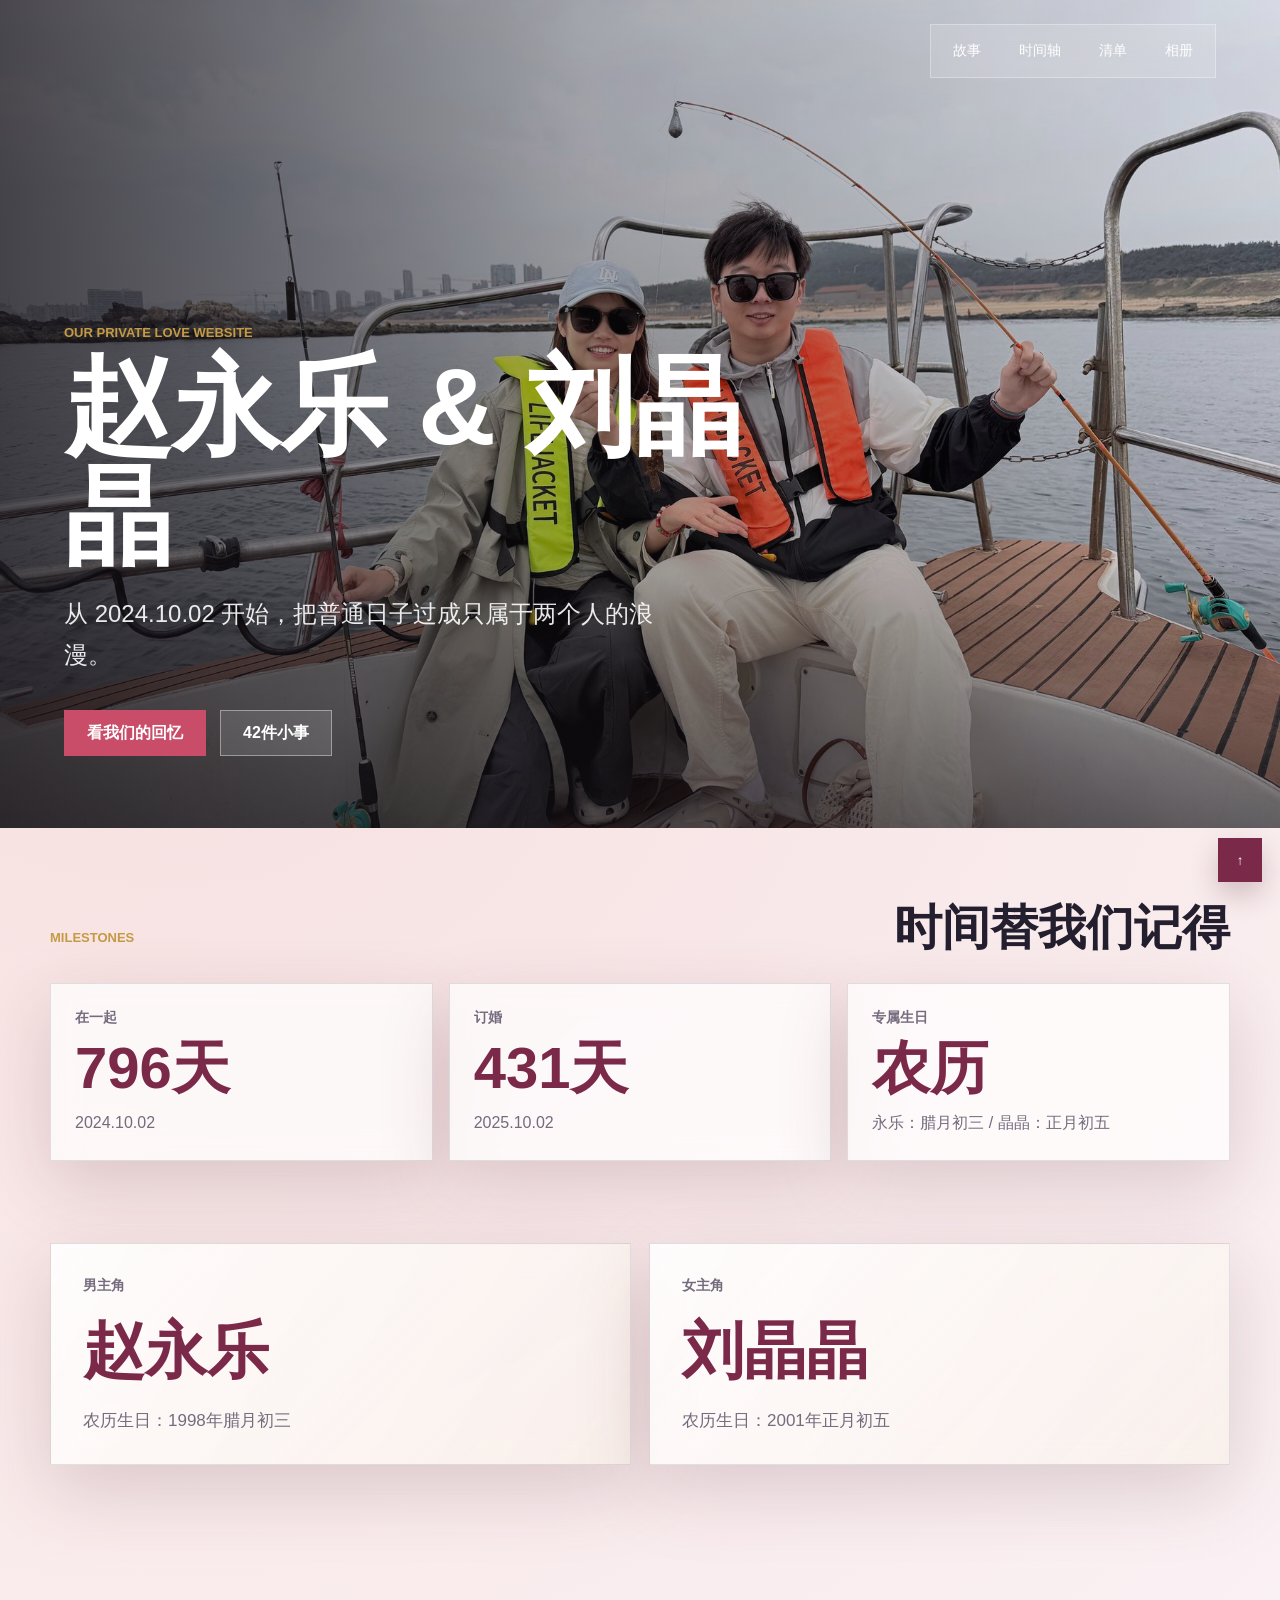
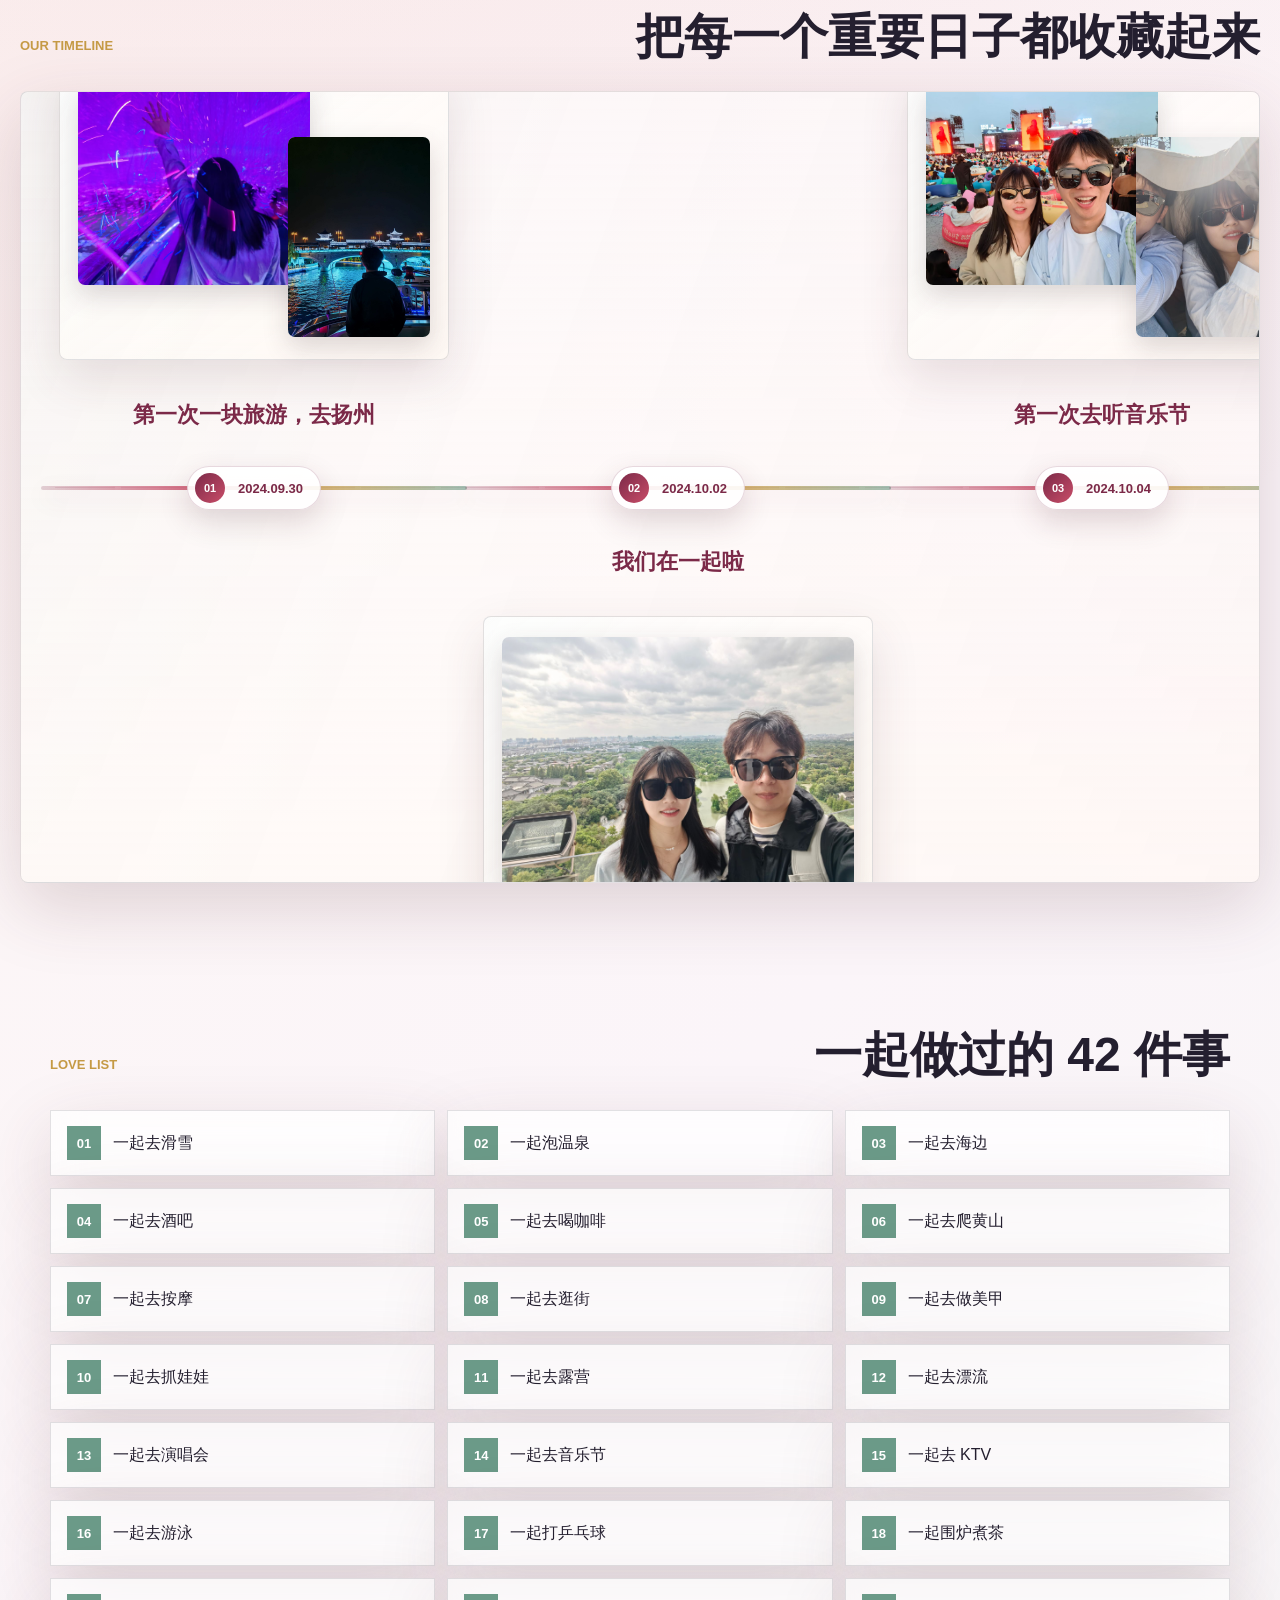
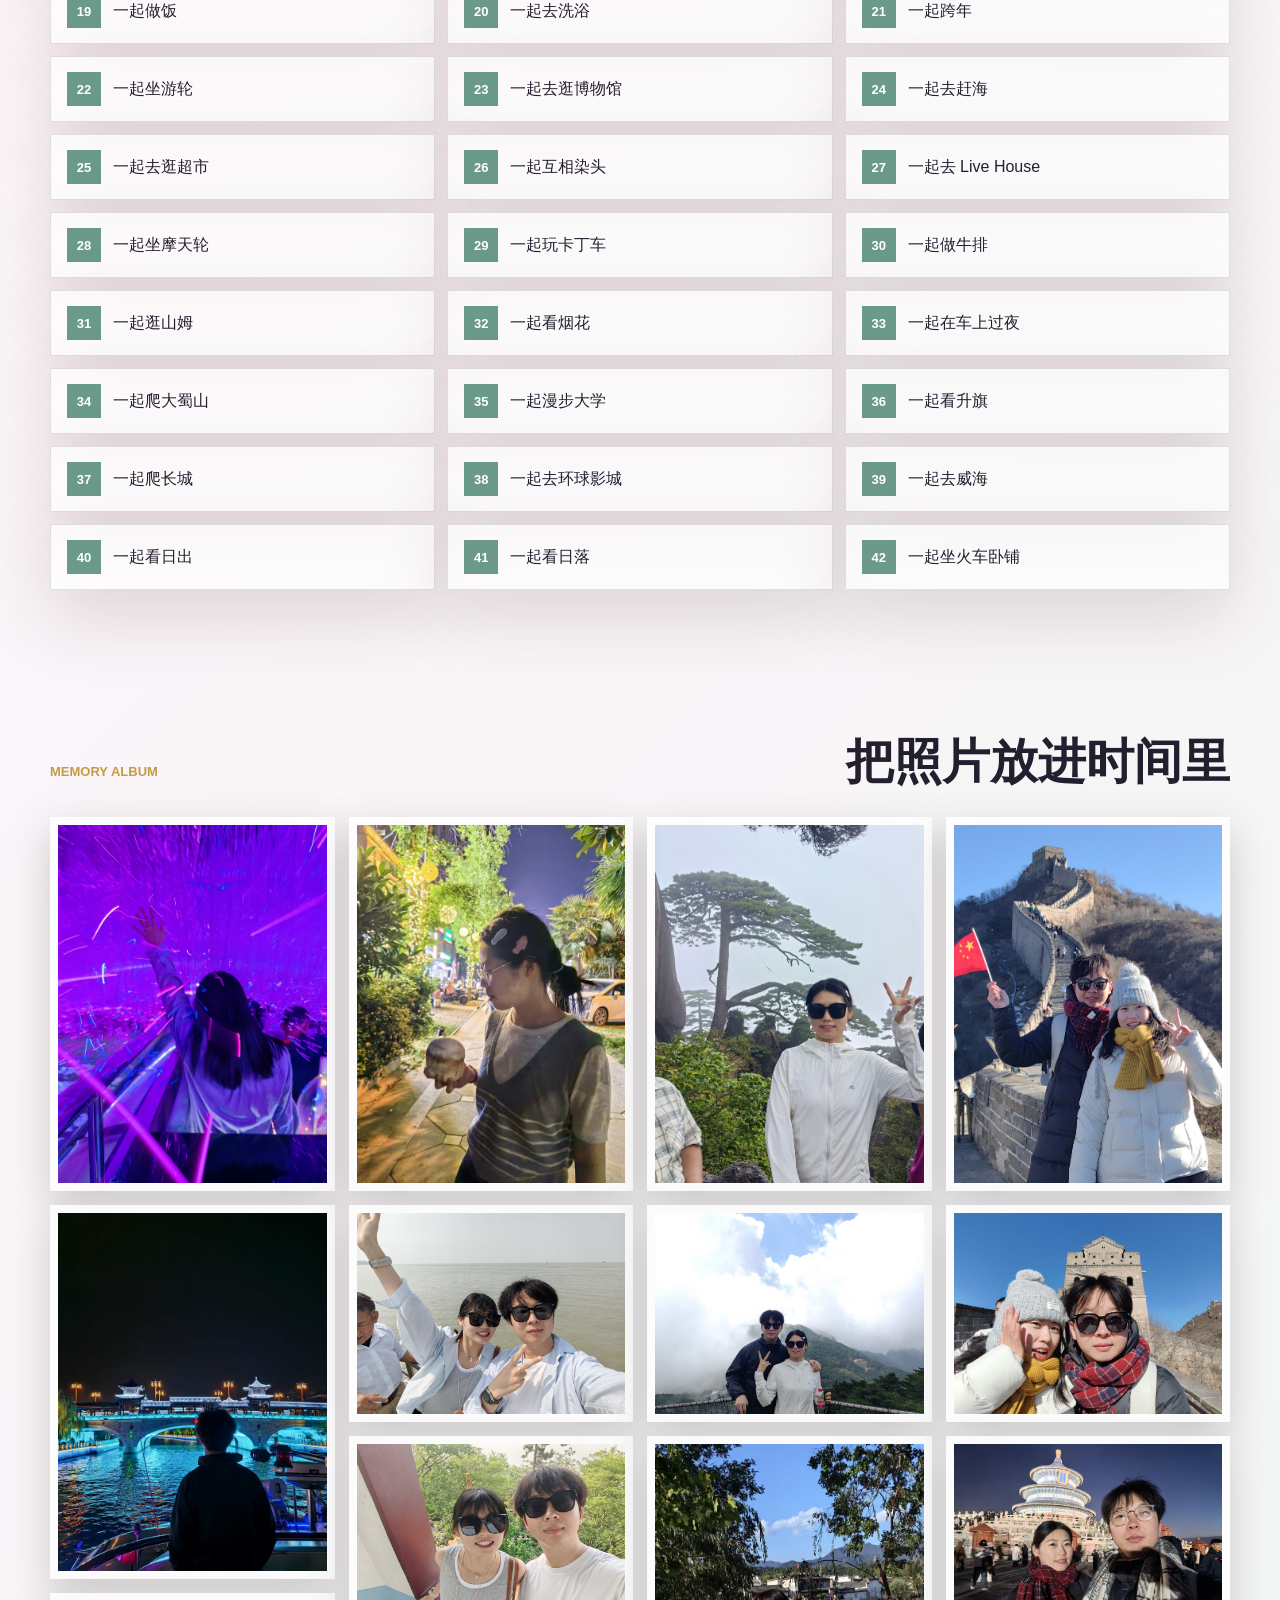
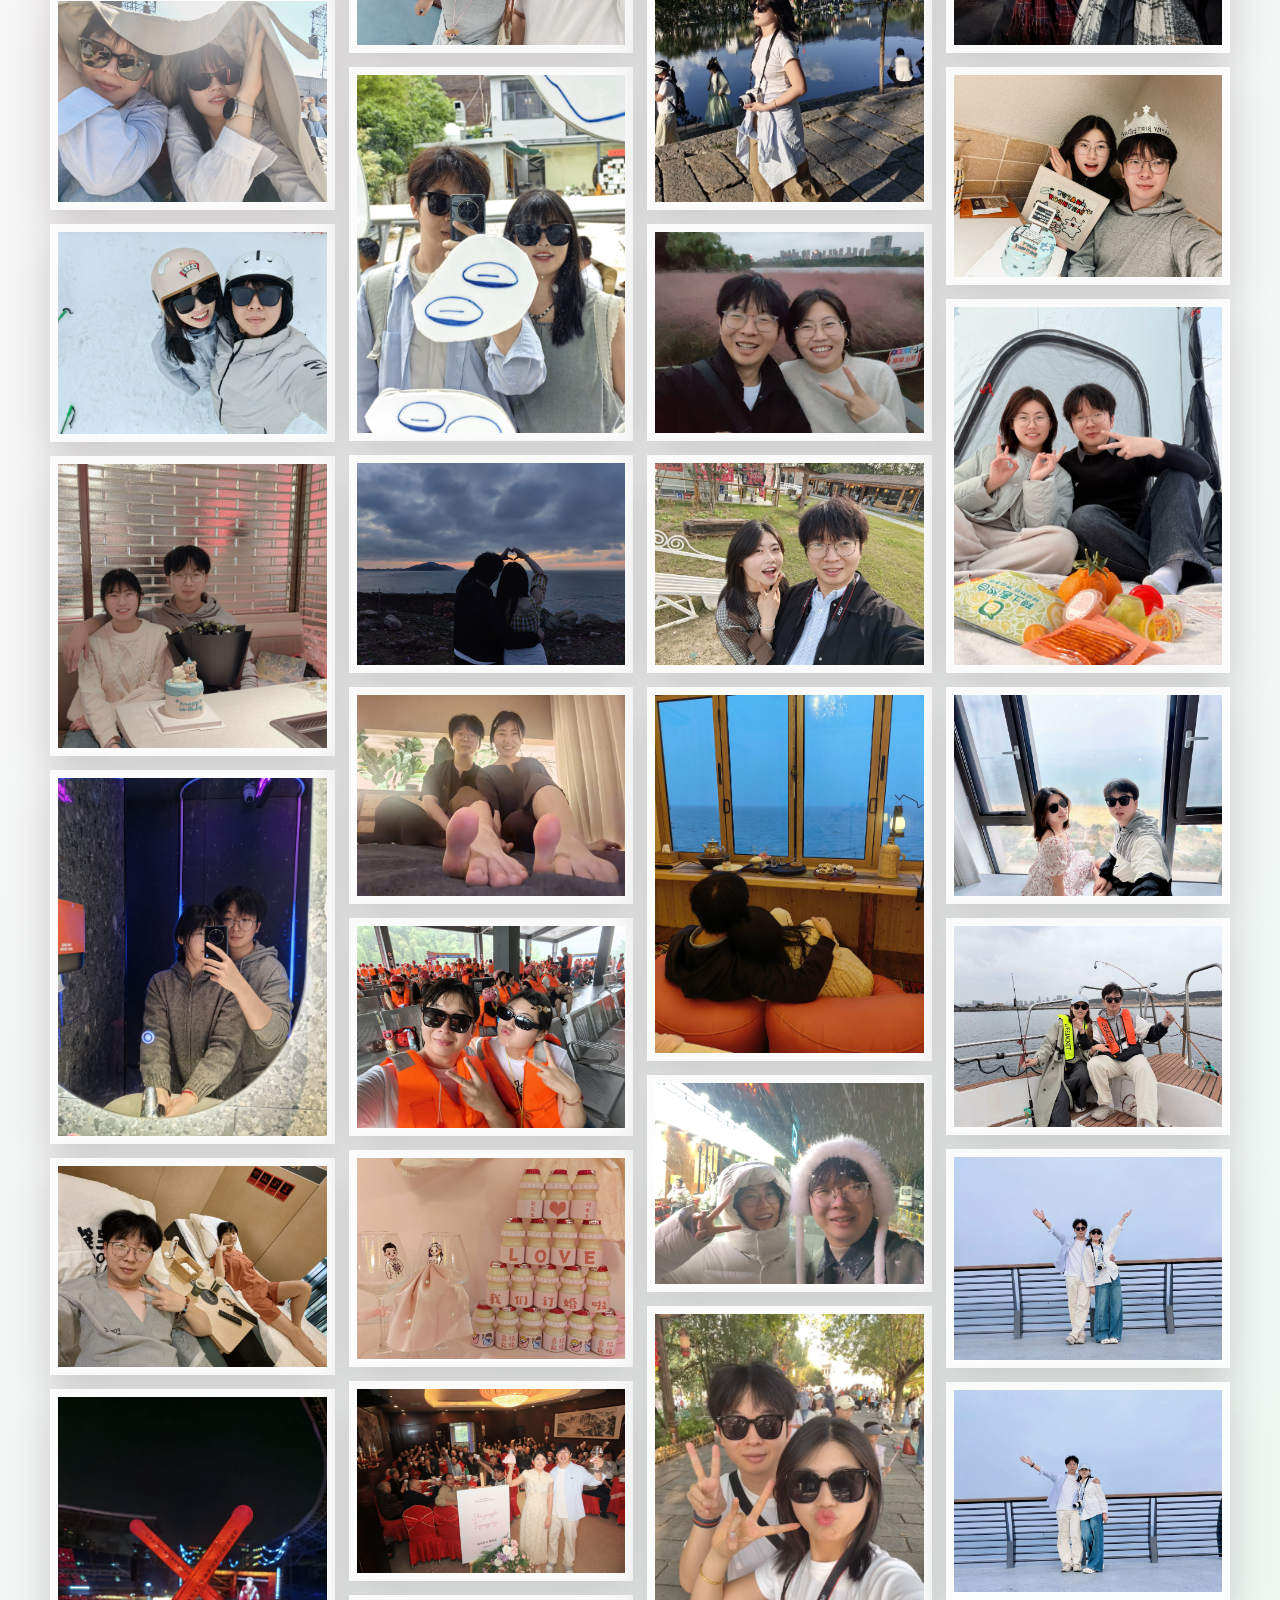
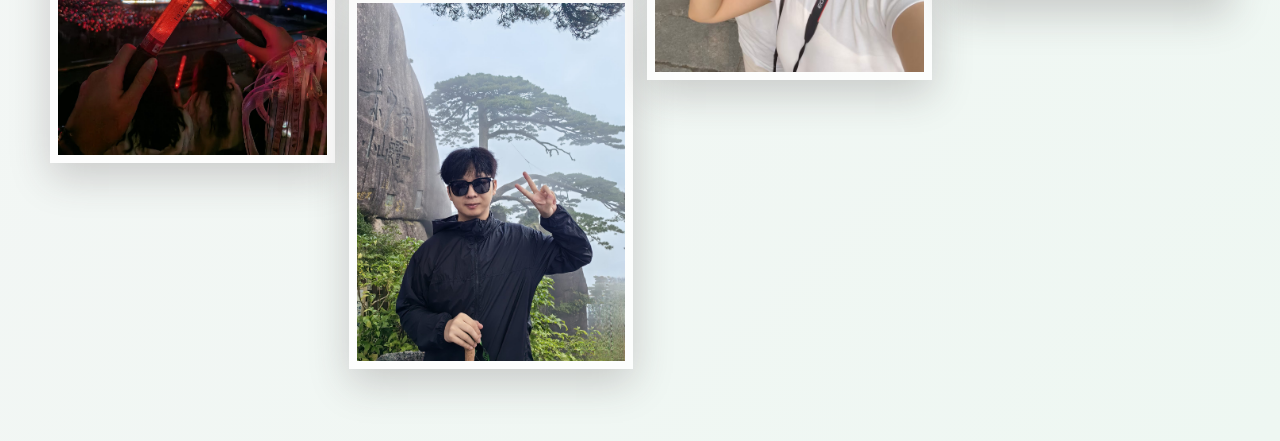
==== commit 635412bf: "Version timeline assets" ====
--- a/index.html
+++ b/index.html
@@ -4,7 +4,7 @@
   <meta charset="utf-8">
   <meta name="viewport" content="width=device-width, initial-scale=1">
   <title>赵永乐 & 刘晶晶的爱情小站</title>
-  <link rel="stylesheet" href="styles.css">
+  <link rel="stylesheet" href="styles.timeline-fix.css">
 </head>
 <body>
   <header class="hero" id="top">
@@ -88,6 +88,6 @@
     <img id="lightboxImg" alt="放大的回忆照片">
   </dialog>
 
-  <script src="script.js"></script>
+  <script src="script.timeline-fix.js"></script>
 </body>
 </html>
--- a/styles.timeline-fix.css
+++ b/styles.timeline-fix.css
@@ -0,0 +1,692 @@
+:root {
+  color-scheme: light;
+  --ink: #241f2f;
+  --muted: #746b7d;
+  --paper: #fffaf7;
+  --rose: #c94d68;
+  --berry: #7b2948;
+  --gold: #c59a45;
+  --mint: #6b9a88;
+  --line: rgba(36, 31, 47, 0.13);
+  --shadow: 0 24px 70px rgba(86, 47, 55, 0.18);
+}
+
+* {
+  box-sizing: border-box;
+}
+
+html {
+  scroll-behavior: smooth;
+}
+
+body {
+  margin: 0;
+  color: var(--ink);
+  font-family: "Microsoft YaHei", "PingFang SC", "Noto Sans SC", Arial, sans-serif;
+  background:
+    radial-gradient(circle at 12% 8%, rgba(201, 77, 104, 0.14), transparent 30%),
+    linear-gradient(135deg, #fff8f1 0%, #fbf5f9 42%, #eef7f2 100%);
+}
+
+a {
+  color: inherit;
+  text-decoration: none;
+}
+
+.hero {
+  position: relative;
+  min-height: 92vh;
+  display: grid;
+  align-items: end;
+  padding: 28px clamp(20px, 5vw, 72px) 72px;
+  overflow: hidden;
+}
+
+.hero::after {
+  content: "";
+  position: absolute;
+  inset: 0;
+  background:
+    linear-gradient(90deg, rgba(20, 16, 21, 0.74) 0%, rgba(20, 16, 21, 0.34) 46%, rgba(20, 16, 21, 0.1) 100%),
+    linear-gradient(0deg, rgba(20, 16, 21, 0.55), transparent 35%);
+  z-index: 1;
+}
+
+.hero__media,
+.hero__media img {
+  position: absolute;
+  inset: 0;
+  width: 100%;
+  height: 100%;
+}
+
+.hero__media img {
+  object-fit: cover;
+}
+
+.nav {
+  position: absolute;
+  z-index: 2;
+  top: 24px;
+  right: clamp(20px, 5vw, 72px);
+  display: flex;
+  gap: 10px;
+  padding: 8px;
+  border: 1px solid rgba(255, 255, 255, 0.32);
+  background: rgba(255, 255, 255, 0.14);
+  backdrop-filter: blur(16px);
+}
+
+.nav a {
+  min-width: 54px;
+  padding: 9px 14px;
+  color: #fff;
+  font-size: 14px;
+  text-align: center;
+}
+
+.hero__content {
+  position: relative;
+  z-index: 2;
+  max-width: 780px;
+  color: #fff;
+}
+
+.eyebrow {
+  margin: 0 0 12px;
+  color: var(--gold);
+  font-size: 13px;
+  font-weight: 700;
+  letter-spacing: 0;
+  text-transform: uppercase;
+}
+
+.hero h1 {
+  margin: 0;
+  font-size: clamp(48px, 9vw, 108px);
+  line-height: 1.02;
+  letter-spacing: 0;
+}
+
+.hero__text {
+  max-width: 620px;
+  margin: 22px 0 0;
+  color: rgba(255, 255, 255, 0.9);
+  font-size: clamp(18px, 2.2vw, 24px);
+  line-height: 1.7;
+}
+
+.hero__actions {
+  display: flex;
+  flex-wrap: wrap;
+  gap: 14px;
+  margin-top: 34px;
+}
+
+.button {
+  display: inline-flex;
+  align-items: center;
+  justify-content: center;
+  min-height: 46px;
+  padding: 0 22px;
+  border: 1px solid rgba(255, 255, 255, 0.4);
+  font-weight: 700;
+}
+
+.button--primary {
+  color: #fff;
+  background: var(--rose);
+  border-color: var(--rose);
+}
+
+.button--ghost {
+  color: #fff;
+  background: rgba(255, 255, 255, 0.12);
+}
+
+.section {
+  width: min(1180px, calc(100% - 40px));
+  margin: 0 auto;
+  padding: 72px 0;
+}
+
+.section__head {
+  display: flex;
+  align-items: end;
+  justify-content: space-between;
+  gap: 20px;
+  margin-bottom: 26px;
+}
+
+.section__head h2 {
+  margin: 0;
+  font-size: clamp(28px, 4vw, 48px);
+  line-height: 1.18;
+}
+
+.stats {
+  display: grid;
+  grid-template-columns: repeat(3, minmax(0, 1fr));
+  gap: 16px;
+}
+
+.stat,
+.names article,
+.moment {
+  border: 1px solid var(--line);
+  background: rgba(255, 255, 255, 0.72);
+  box-shadow: var(--shadow);
+  backdrop-filter: blur(14px);
+}
+
+.stat {
+  min-height: 160px;
+  padding: 24px;
+}
+
+.stat__label,
+.names span {
+  color: var(--muted);
+  font-size: 14px;
+  font-weight: 700;
+}
+
+.stat strong {
+  display: block;
+  margin: 12px 0;
+  color: var(--berry);
+  font-size: clamp(34px, 5vw, 58px);
+  line-height: 1;
+}
+
+.stat__meta {
+  color: var(--muted);
+  line-height: 1.7;
+}
+
+.names {
+  display: grid;
+  grid-template-columns: repeat(2, minmax(0, 1fr));
+  gap: 18px;
+  padding-top: 10px;
+}
+
+.names article {
+  min-height: 220px;
+  padding: 32px;
+  background:
+    linear-gradient(135deg, rgba(255, 255, 255, 0.86), rgba(255, 244, 238, 0.72)),
+    linear-gradient(120deg, transparent, rgba(107, 154, 136, 0.12));
+}
+
+.names h2 {
+  margin: 14px 0 16px;
+  color: var(--berry);
+  font-size: clamp(36px, 5vw, 62px);
+}
+
+.names p {
+  margin: 0;
+  color: var(--muted);
+  font-size: 17px;
+}
+
+.moment-grid {
+  display: grid;
+  grid-template-columns: repeat(3, minmax(0, 1fr));
+  gap: 12px;
+}
+
+.moment {
+  display: flex;
+  align-items: center;
+  gap: 12px;
+  min-height: 66px;
+  padding: 14px 16px;
+}
+
+.moment__index {
+  display: inline-grid;
+  place-items: center;
+  flex: 0 0 34px;
+  width: 34px;
+  height: 34px;
+  color: #fff;
+  background: var(--mint);
+  font-size: 13px;
+  font-weight: 800;
+}
+
+.moment__text {
+  min-width: 0;
+  line-height: 1.45;
+}
+
+.timeline {
+  width: min(1280px, calc(100% - 40px));
+}
+
+.timeline-list {
+  position: relative;
+  display: flex;
+  align-items: stretch;
+  gap: 34px;
+  min-height: 700px;
+  padding: 36px 38px 34px;
+  overflow-x: auto;
+  overflow-y: hidden;
+  border: 1px solid rgba(36, 31, 47, 0.12);
+  border-radius: 8px;
+  background:
+    linear-gradient(180deg, rgba(255, 255, 255, 0.58), rgba(255, 250, 247, 0.86)),
+    linear-gradient(110deg, rgba(107, 154, 136, 0.12), transparent 38%, rgba(201, 77, 104, 0.1));
+  box-shadow: var(--shadow);
+  cursor: grab;
+  scroll-behavior: smooth;
+  scroll-snap-type: x proximity;
+  scrollbar-color: rgba(123, 41, 72, 0.5) rgba(255, 255, 255, 0.55);
+  scrollbar-width: thin;
+  user-select: none;
+}
+
+.timeline-list::before {
+  content: "";
+  position: absolute;
+  top: 50%;
+  left: 34px;
+  right: 34px;
+  height: 1px;
+  border-radius: 999px;
+  background: rgba(123, 41, 72, 0.12);
+}
+
+.timeline-list::-webkit-scrollbar {
+  height: 10px;
+}
+
+.timeline-list::-webkit-scrollbar-track {
+  background: rgba(255, 255, 255, 0.55);
+}
+
+.timeline-list::-webkit-scrollbar-thumb {
+  background: rgba(123, 41, 72, 0.48);
+  border-radius: 999px;
+}
+
+.timeline-list.is-dragging {
+  cursor: grabbing;
+  scroll-behavior: auto;
+}
+
+.timeline-item {
+  position: relative;
+  flex: 0 0 clamp(285px, 31vw, 390px);
+  min-height: 720px;
+  scroll-snap-align: center;
+}
+
+.timeline-item::before {
+  content: "";
+  position: absolute;
+  z-index: 1;
+  top: 50%;
+  left: -18px;
+  right: -18px;
+  height: 4px;
+  border-radius: 999px;
+  background:
+    linear-gradient(90deg, rgba(123, 41, 72, 0.2), rgba(201, 77, 104, 0.78), rgba(197, 154, 69, 0.72), rgba(107, 154, 136, 0.62)),
+    repeating-linear-gradient(90deg, transparent 0 74px, rgba(255, 255, 255, 0.76) 74px 80px);
+  box-shadow: 0 8px 24px rgba(123, 41, 72, 0.14);
+  transform: translateY(-50%);
+}
+
+.timeline-item__marker {
+  z-index: 3;
+  position: absolute;
+  top: 50%;
+  left: 50%;
+  display: grid;
+  grid-template-columns: auto auto;
+  align-items: center;
+  gap: 8px;
+  min-width: 134px;
+  min-height: 44px;
+  padding: 6px 12px 6px 7px;
+  color: var(--berry);
+  background: rgba(255, 255, 255, 0.9);
+  border: 1px solid rgba(123, 41, 72, 0.18);
+  border-radius: 999px;
+  box-shadow: 0 12px 30px rgba(75, 32, 46, 0.16);
+  transform: translate(-50%, -50%);
+}
+
+.timeline-item__marker span {
+  display: grid;
+  place-items: center;
+  width: 30px;
+  height: 30px;
+  color: #fff;
+  background: linear-gradient(135deg, var(--berry), var(--rose));
+  border-radius: 50%;
+  font-size: 11px;
+  font-weight: 900;
+}
+
+.timeline-item__marker time,
+.timeline-item__marker strong {
+  color: var(--berry);
+  font-size: 13px;
+  font-weight: 900;
+  white-space: nowrap;
+}
+
+.timeline-item__body {
+  position: absolute;
+  z-index: 2;
+  left: 0;
+  width: 100%;
+  min-height: 236px;
+  padding: 0;
+  border: 1px solid var(--line);
+  border-radius: 8px;
+  background:
+    linear-gradient(145deg, rgba(255, 255, 255, 0.86), rgba(255, 248, 242, 0.76)),
+    linear-gradient(120deg, rgba(107, 154, 136, 0.1), transparent 58%);
+  box-shadow: 0 18px 48px rgba(86, 47, 55, 0.13);
+  backdrop-filter: blur(14px);
+  overflow: visible;
+}
+
+.timeline-item--top .timeline-item__body {
+  bottom: calc(50% + 128px);
+}
+
+.timeline-item--bottom .timeline-item__body {
+  top: calc(50% + 128px);
+}
+
+.timeline-item__label {
+  position: absolute;
+  z-index: 3;
+  left: 50%;
+  width: min(100%, 350px);
+  margin: 0;
+  padding: 0 10px;
+  color: var(--berry);
+  font-size: clamp(17px, 2vw, 22px);
+  line-height: 1.45;
+  text-align: center;
+  transform: translateX(-50%);
+}
+
+.timeline-item--top .timeline-item__label {
+  bottom: calc(50% + 58px);
+}
+
+.timeline-item--bottom .timeline-item__label {
+  top: calc(50% + 58px);
+}
+
+.timeline-item__body h3 {
+  margin: 0;
+  padding: 16px 18px 0;
+  font-size: clamp(17px, 2vw, 23px);
+  line-height: 1.45;
+}
+
+.timeline-item__marker--future span {
+  background: linear-gradient(135deg, var(--mint), var(--gold));
+  font-size: 20px;
+}
+
+.timeline-photos {
+  display: grid;
+  grid-template-columns: repeat(12, 1fr);
+  grid-auto-rows: 44px;
+  gap: 8px;
+  min-height: 192px;
+  padding: 20px 18px 22px;
+}
+
+.timeline-photo {
+  position: relative;
+  display: block;
+  width: 100%;
+  min-height: 0;
+  padding: 0;
+  overflow: hidden;
+  border: 0;
+  border-radius: 7px;
+  background: rgba(255, 255, 255, 0.72);
+  box-shadow: 0 10px 26px rgba(61, 45, 52, 0.18);
+  cursor: zoom-in;
+  touch-action: manipulation;
+}
+
+.timeline-photos--1 .timeline-photo {
+  grid-column: 1 / -1;
+  grid-row: span 5;
+}
+
+.timeline-photos--2 .timeline-photo--1 {
+  grid-column: 1 / span 8;
+  grid-row: 1 / span 4;
+}
+
+.timeline-photos--2 .timeline-photo--2 {
+  grid-column: 8 / span 5;
+  grid-row: 2 / span 4;
+}
+
+.timeline-photos--3 .timeline-photo--1 {
+  grid-column: 1 / span 7;
+  grid-row: 1 / span 5;
+}
+
+.timeline-photos--3 .timeline-photo--2 {
+  grid-column: 8 / span 5;
+  grid-row: 1 / span 3;
+}
+
+.timeline-photos--3 .timeline-photo--3 {
+  grid-column: 7 / span 6;
+  grid-row: 4 / span 3;
+}
+
+.timeline-photos--4 .timeline-photo--1 {
+  grid-column: 1 / span 7;
+  grid-row: 1 / span 4;
+}
+
+.timeline-photos--4 .timeline-photo--2 {
+  grid-column: 8 / span 5;
+  grid-row: 1 / span 3;
+}
+
+.timeline-photos--4 .timeline-photo--3 {
+  grid-column: 1 / span 5;
+  grid-row: 5 / span 3;
+}
+
+.timeline-photos--4 .timeline-photo--4 {
+  grid-column: 6 / span 7;
+  grid-row: 4 / span 4;
+}
+
+.timeline-photo img {
+  display: block;
+  width: 100%;
+  height: 100%;
+  object-fit: cover;
+  transition: transform 0.28s ease;
+}
+
+.timeline-photo:hover img {
+  transform: scale(1.04);
+}
+
+.gallery-grid {
+  columns: 4 220px;
+  column-gap: 14px;
+}
+
+.photo {
+  display: block;
+  width: 100%;
+  margin: 0 0 14px;
+  padding: 0;
+  border: 0;
+  background: transparent;
+  break-inside: avoid;
+  cursor: zoom-in;
+}
+
+.photo img {
+  display: block;
+  width: 100%;
+  height: auto;
+  border: 8px solid rgba(255, 255, 255, 0.84);
+  box-shadow: 0 14px 38px rgba(61, 45, 52, 0.22);
+}
+
+.to-top {
+  position: fixed;
+  right: 18px;
+  bottom: 18px;
+  z-index: 5;
+  width: 44px;
+  height: 44px;
+  border: 0;
+  color: #fff;
+  background: var(--berry);
+  box-shadow: 0 12px 28px rgba(75, 32, 46, 0.24);
+  cursor: pointer;
+}
+
+.lightbox {
+  width: 100vw;
+  max-width: none;
+  height: 100vh;
+  max-height: none;
+  padding: 0;
+  border: 0;
+  background: transparent;
+}
+
+.lightbox::backdrop {
+  background: rgba(20, 16, 21, 0.82);
+}
+
+.lightbox img {
+  display: block;
+  width: auto;
+  height: auto;
+  max-width: 100%;
+  max-height: 100%;
+  margin: auto;
+  border: min(1.2vw, 10px) solid #fff;
+  object-fit: contain;
+  box-shadow: 0 24px 70px rgba(0, 0, 0, 0.38);
+}
+
+.lightbox[open] {
+  display: grid;
+  place-items: center;
+}
+
+.lightbox__close {
+  position: fixed;
+  top: 18px;
+  right: 18px;
+  width: 46px;
+  height: 46px;
+  border: 0;
+  color: #fff;
+  background: rgba(255, 255, 255, 0.18);
+  font-size: 32px;
+  line-height: 1;
+  cursor: pointer;
+}
+
+@media (max-width: 860px) {
+  .hero {
+    min-height: 88vh;
+    padding: 92px 20px 56px;
+  }
+
+  .nav {
+    left: 20px;
+    right: 20px;
+    justify-content: center;
+    overflow-x: auto;
+  }
+
+  .section__head {
+    display: block;
+  }
+
+  .stats,
+  .names,
+  .moment-grid {
+    grid-template-columns: 1fr;
+  }
+
+  .section {
+    width: min(100% - 28px, 1180px);
+    padding: 52px 0;
+  }
+
+  .timeline {
+    width: min(100% - 28px, 1180px);
+  }
+
+  .timeline-list {
+    min-height: 620px;
+    gap: 14px;
+    padding: 28px 16px 24px;
+  }
+
+  .timeline-list::before {
+    top: 50%;
+    left: 22px;
+    right: 22px;
+    width: auto;
+  }
+
+  .timeline-item {
+    flex-basis: min(82vw, 340px);
+    min-height: 640px;
+  }
+
+  .timeline-item__marker {
+    min-width: 124px;
+    min-height: 42px;
+  }
+
+  .timeline-item__body {
+    min-height: 220px;
+  }
+
+  .timeline-item--top .timeline-item__body {
+    bottom: calc(50% + 118px);
+  }
+
+  .timeline-item--bottom .timeline-item__body {
+    top: calc(50% + 118px);
+  }
+
+  .timeline-item--top .timeline-item__label {
+    bottom: calc(50% + 52px);
+  }
+
+  .timeline-item--bottom .timeline-item__label {
+    top: calc(50% + 52px);
+  }
+
+  .timeline-photos {
+    grid-auto-rows: 38px;
+    min-height: 178px;
+    padding: 18px 14px 20px;
+  }
+}
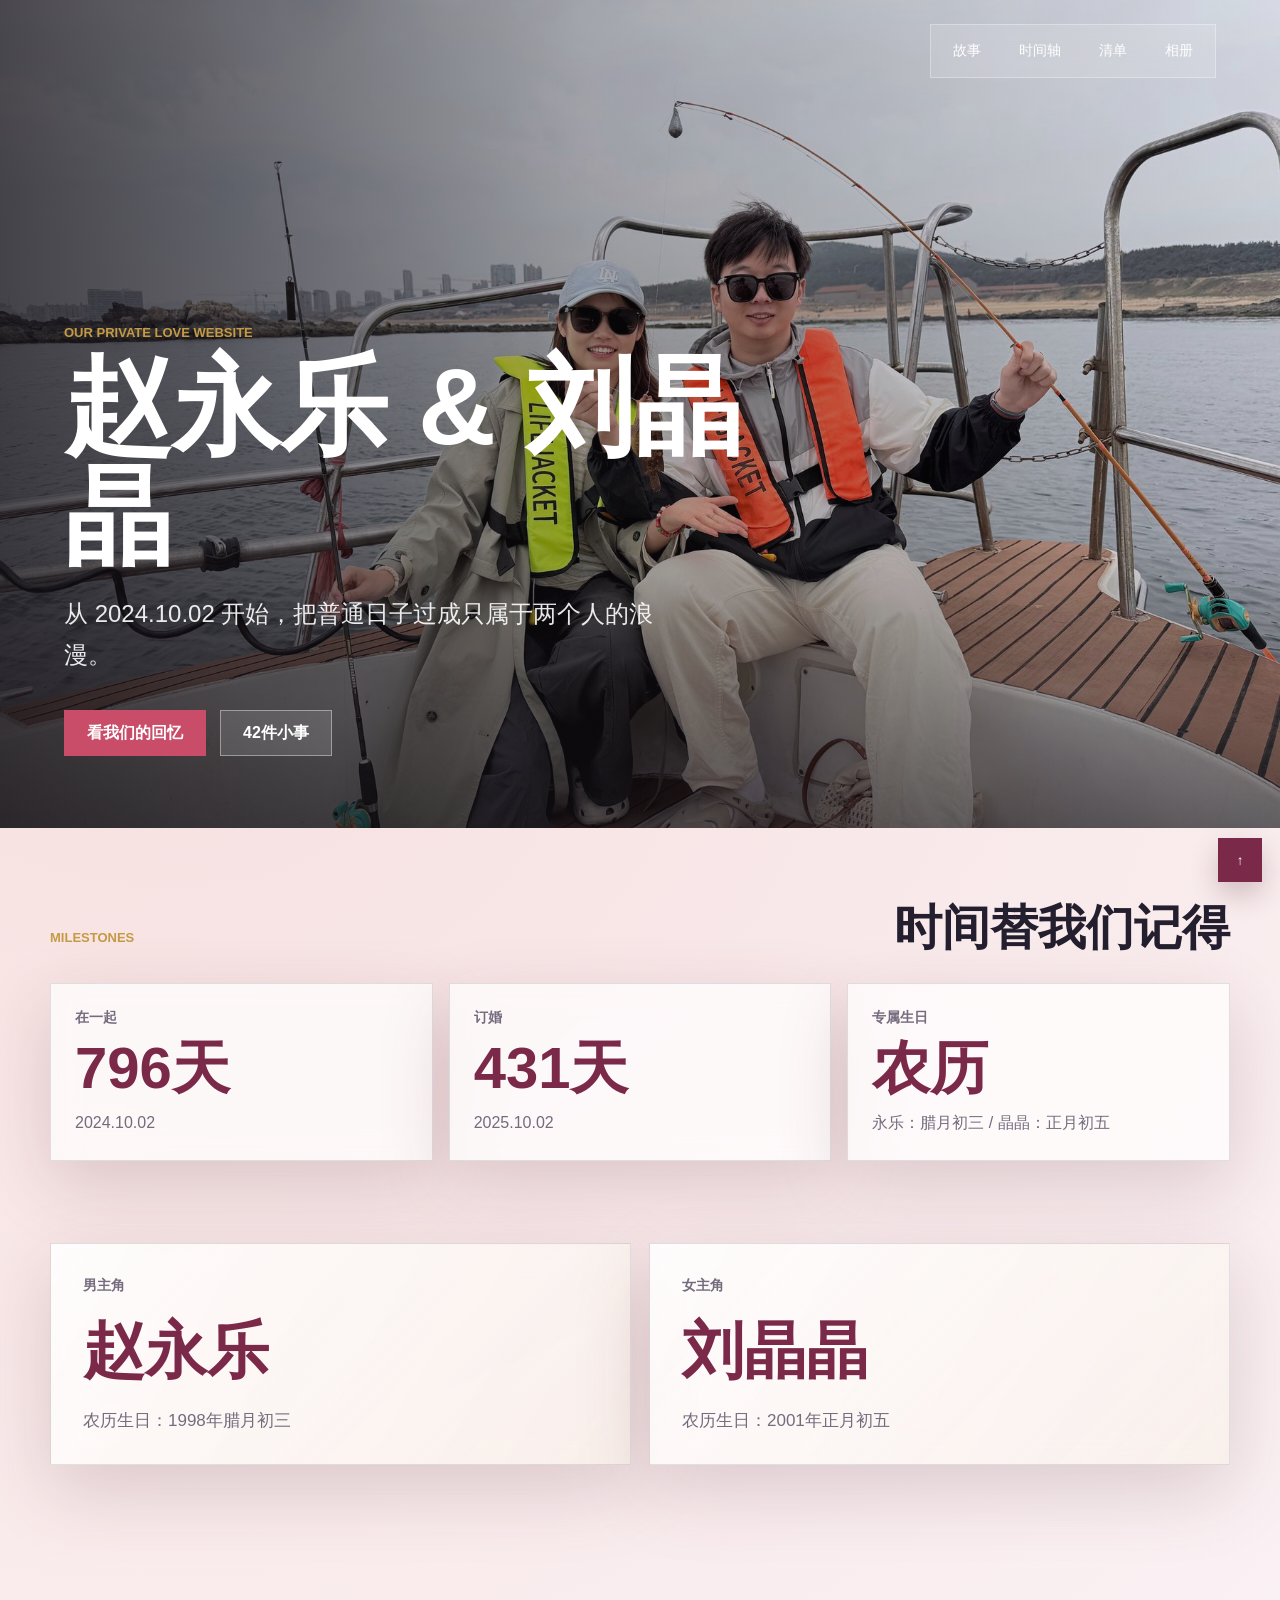
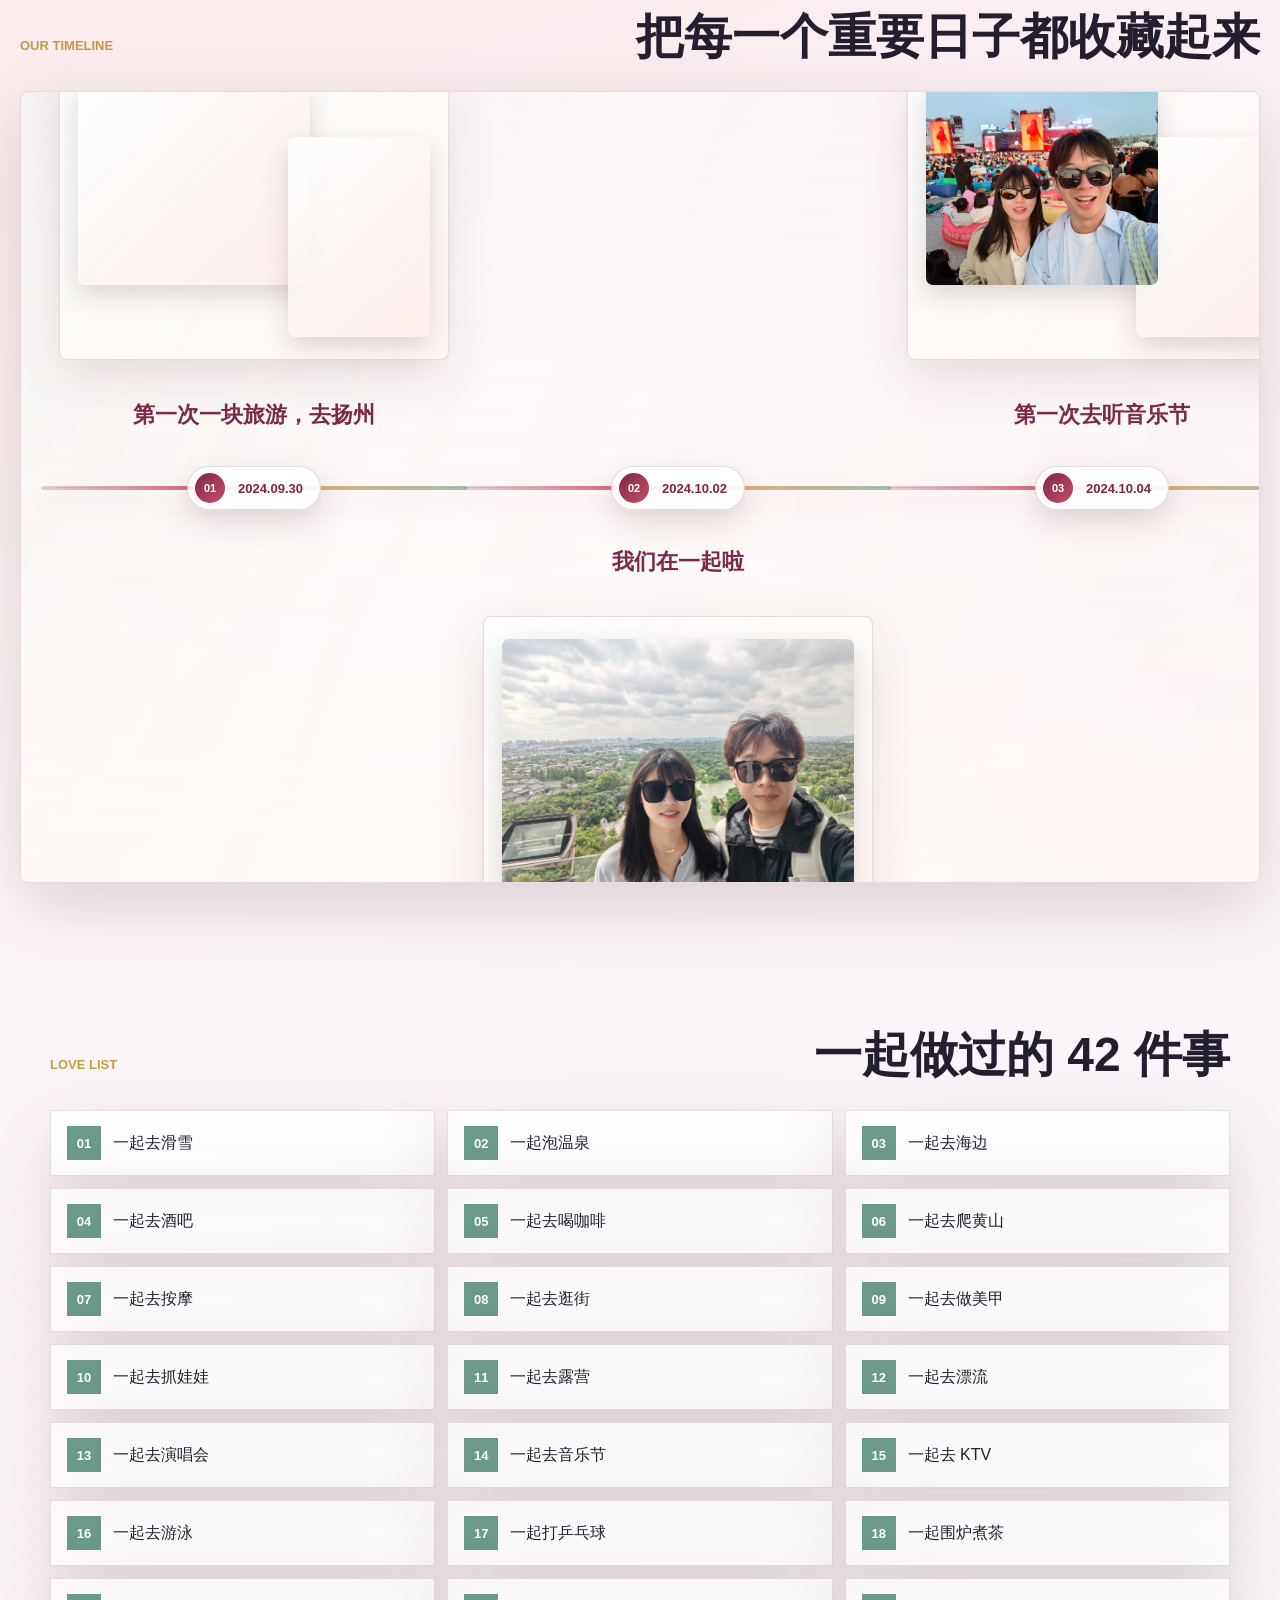
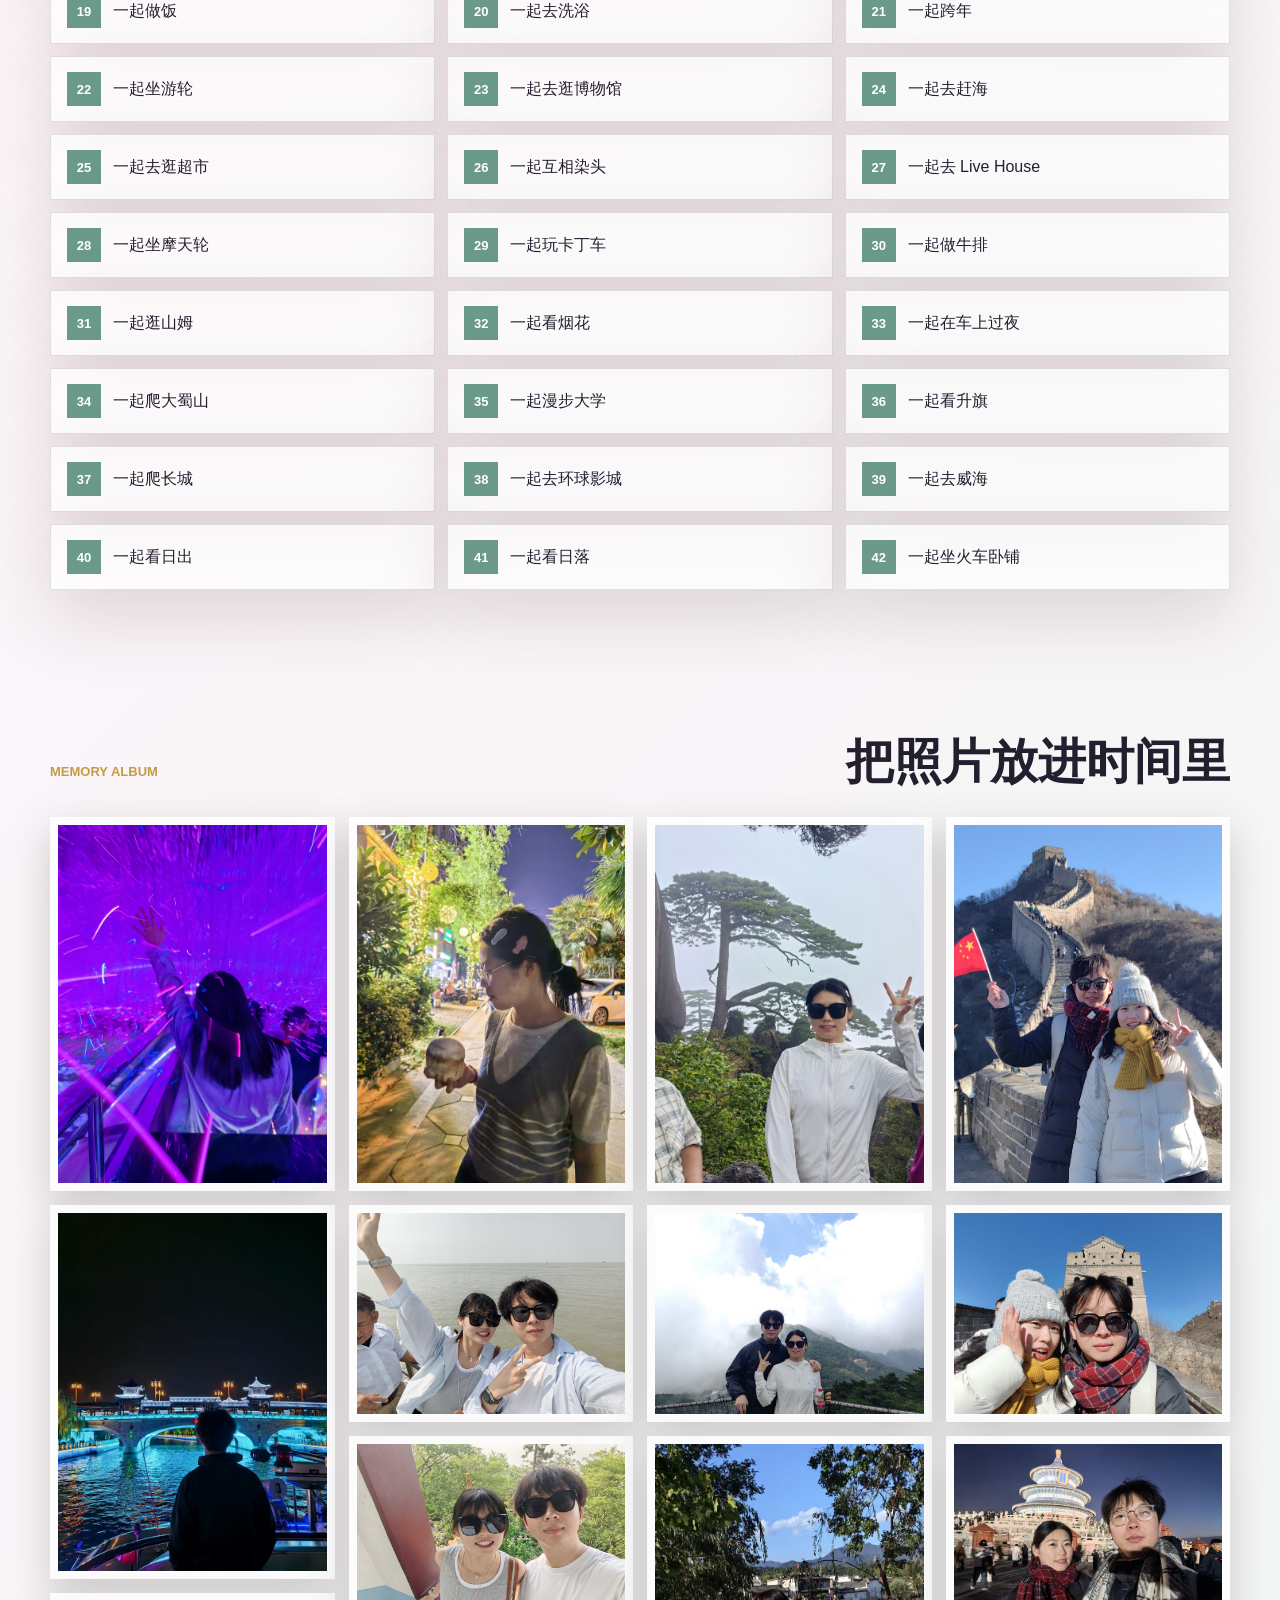
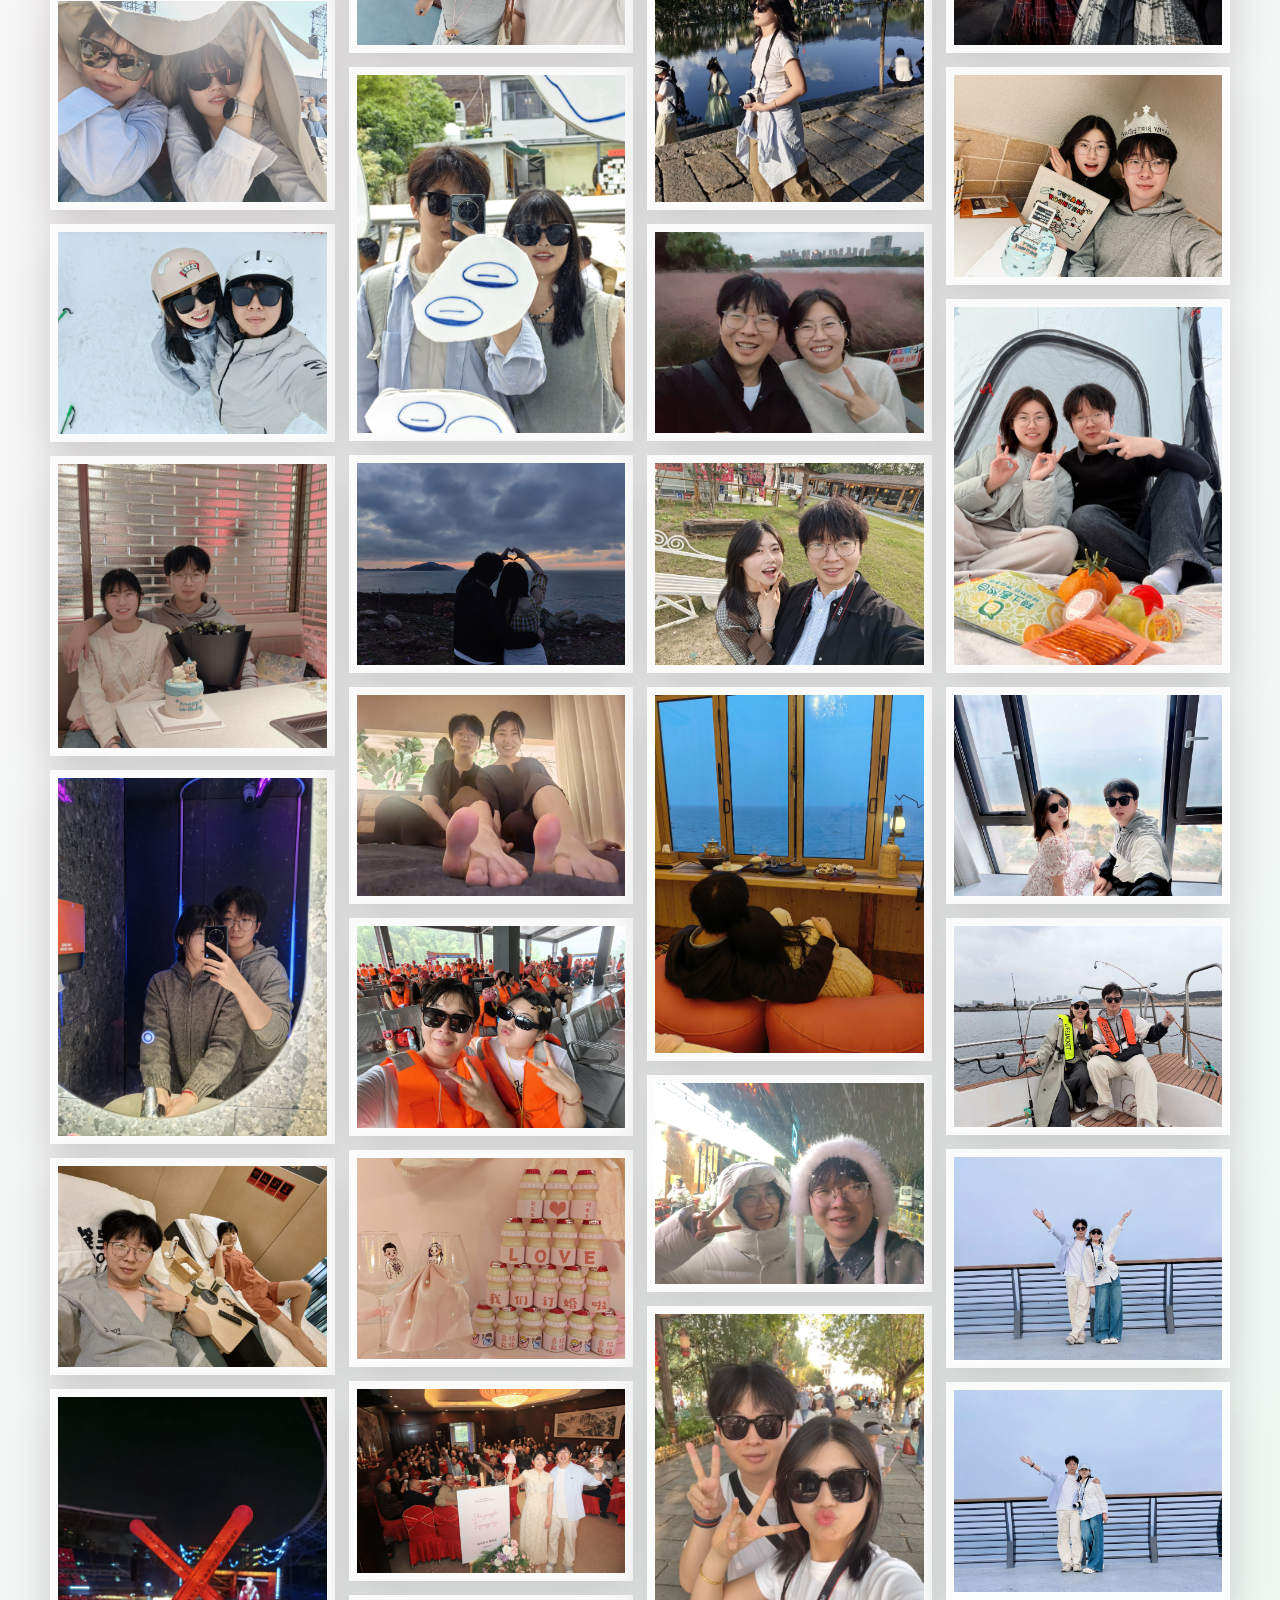
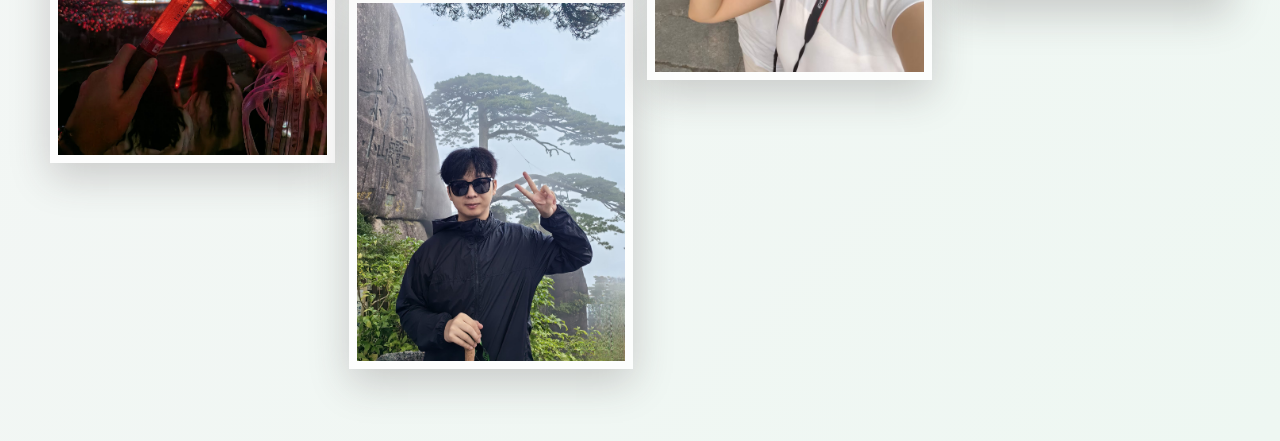
==== commit 8d83f632: "Fix Xiaohai timeline date" ====
--- a/index.html
+++ b/index.html
@@ -4,7 +4,7 @@
   <meta charset="utf-8">
   <meta name="viewport" content="width=device-width, initial-scale=1">
   <title>赵永乐 & 刘晶晶的爱情小站</title>
-  <link rel="stylesheet" href="styles.timeline-fix.css">
+  <link rel="stylesheet" href="styles.timeline-v3.css">
 </head>
 <body>
   <header class="hero" id="top">
@@ -88,6 +88,6 @@
     <img id="lightboxImg" alt="放大的回忆照片">
   </dialog>
 
-  <script src="script.timeline-fix.js"></script>
+  <script src="script.timeline-v3.js"></script>
 </body>
 </html>
--- a/styles.timeline-v3.css
+++ b/styles.timeline-v3.css
@@ -0,0 +1,715 @@
+:root {
+  color-scheme: light;
+  --ink: #241f2f;
+  --muted: #746b7d;
+  --paper: #fffaf7;
+  --rose: #c94d68;
+  --berry: #7b2948;
+  --gold: #c59a45;
+  --mint: #6b9a88;
+  --line: rgba(36, 31, 47, 0.13);
+  --shadow: 0 24px 70px rgba(86, 47, 55, 0.18);
+}
+
+* {
+  box-sizing: border-box;
+}
+
+html {
+  scroll-behavior: smooth;
+}
+
+body {
+  margin: 0;
+  color: var(--ink);
+  font-family: "Microsoft YaHei", "PingFang SC", "Noto Sans SC", Arial, sans-serif;
+  background:
+    radial-gradient(circle at 12% 8%, rgba(201, 77, 104, 0.14), transparent 30%),
+    linear-gradient(135deg, #fff8f1 0%, #fbf5f9 42%, #eef7f2 100%);
+}
+
+a {
+  color: inherit;
+  text-decoration: none;
+}
+
+.hero {
+  position: relative;
+  min-height: 92vh;
+  display: grid;
+  align-items: end;
+  padding: 28px clamp(20px, 5vw, 72px) 72px;
+  overflow: hidden;
+}
+
+.hero::after {
+  content: "";
+  position: absolute;
+  inset: 0;
+  background:
+    linear-gradient(90deg, rgba(20, 16, 21, 0.74) 0%, rgba(20, 16, 21, 0.34) 46%, rgba(20, 16, 21, 0.1) 100%),
+    linear-gradient(0deg, rgba(20, 16, 21, 0.55), transparent 35%);
+  z-index: 1;
+}
+
+.hero__media,
+.hero__media img {
+  position: absolute;
+  inset: 0;
+  width: 100%;
+  height: 100%;
+}
+
+.hero__media img {
+  object-fit: cover;
+}
+
+.nav {
+  position: absolute;
+  z-index: 2;
+  top: 24px;
+  right: clamp(20px, 5vw, 72px);
+  display: flex;
+  gap: 10px;
+  padding: 8px;
+  border: 1px solid rgba(255, 255, 255, 0.32);
+  background: rgba(255, 255, 255, 0.14);
+  backdrop-filter: blur(16px);
+}
+
+.nav a {
+  min-width: 54px;
+  padding: 9px 14px;
+  color: #fff;
+  font-size: 14px;
+  text-align: center;
+}
+
+.hero__content {
+  position: relative;
+  z-index: 2;
+  max-width: 780px;
+  color: #fff;
+}
+
+.eyebrow {
+  margin: 0 0 12px;
+  color: var(--gold);
+  font-size: 13px;
+  font-weight: 700;
+  letter-spacing: 0;
+  text-transform: uppercase;
+}
+
+.hero h1 {
+  margin: 0;
+  font-size: clamp(48px, 9vw, 108px);
+  line-height: 1.02;
+  letter-spacing: 0;
+}
+
+.hero__text {
+  max-width: 620px;
+  margin: 22px 0 0;
+  color: rgba(255, 255, 255, 0.9);
+  font-size: clamp(18px, 2.2vw, 24px);
+  line-height: 1.7;
+}
+
+.hero__actions {
+  display: flex;
+  flex-wrap: wrap;
+  gap: 14px;
+  margin-top: 34px;
+}
+
+.button {
+  display: inline-flex;
+  align-items: center;
+  justify-content: center;
+  min-height: 46px;
+  padding: 0 22px;
+  border: 1px solid rgba(255, 255, 255, 0.4);
+  font-weight: 700;
+}
+
+.button--primary {
+  color: #fff;
+  background: var(--rose);
+  border-color: var(--rose);
+}
+
+.button--ghost {
+  color: #fff;
+  background: rgba(255, 255, 255, 0.12);
+}
+
+.section {
+  width: min(1180px, calc(100% - 40px));
+  margin: 0 auto;
+  padding: 72px 0;
+}
+
+.section__head {
+  display: flex;
+  align-items: end;
+  justify-content: space-between;
+  gap: 20px;
+  margin-bottom: 26px;
+}
+
+.section__head h2 {
+  margin: 0;
+  font-size: clamp(28px, 4vw, 48px);
+  line-height: 1.18;
+}
+
+.stats {
+  display: grid;
+  grid-template-columns: repeat(3, minmax(0, 1fr));
+  gap: 16px;
+}
+
+.stat,
+.names article,
+.moment {
+  border: 1px solid var(--line);
+  background: rgba(255, 255, 255, 0.72);
+  box-shadow: var(--shadow);
+  backdrop-filter: blur(14px);
+}
+
+.stat {
+  min-height: 160px;
+  padding: 24px;
+}
+
+.stat__label,
+.names span {
+  color: var(--muted);
+  font-size: 14px;
+  font-weight: 700;
+}
+
+.stat strong {
+  display: block;
+  margin: 12px 0;
+  color: var(--berry);
+  font-size: clamp(34px, 5vw, 58px);
+  line-height: 1;
+}
+
+.stat__meta {
+  color: var(--muted);
+  line-height: 1.7;
+}
+
+.names {
+  display: grid;
+  grid-template-columns: repeat(2, minmax(0, 1fr));
+  gap: 18px;
+  padding-top: 10px;
+}
+
+.names article {
+  min-height: 220px;
+  padding: 32px;
+  background:
+    linear-gradient(135deg, rgba(255, 255, 255, 0.86), rgba(255, 244, 238, 0.72)),
+    linear-gradient(120deg, transparent, rgba(107, 154, 136, 0.12));
+}
+
+.names h2 {
+  margin: 14px 0 16px;
+  color: var(--berry);
+  font-size: clamp(36px, 5vw, 62px);
+}
+
+.names p {
+  margin: 0;
+  color: var(--muted);
+  font-size: 17px;
+}
+
+.moment-grid {
+  display: grid;
+  grid-template-columns: repeat(3, minmax(0, 1fr));
+  gap: 12px;
+}
+
+.moment {
+  display: flex;
+  align-items: center;
+  gap: 12px;
+  min-height: 66px;
+  padding: 14px 16px;
+}
+
+.moment__index {
+  display: inline-grid;
+  place-items: center;
+  flex: 0 0 34px;
+  width: 34px;
+  height: 34px;
+  color: #fff;
+  background: var(--mint);
+  font-size: 13px;
+  font-weight: 800;
+}
+
+.moment__text {
+  min-width: 0;
+  line-height: 1.45;
+}
+
+.timeline {
+  width: min(1280px, calc(100% - 40px));
+}
+
+.timeline-list {
+  position: relative;
+  display: flex;
+  align-items: stretch;
+  gap: 34px;
+  min-height: 700px;
+  padding: 36px 38px 34px;
+  overflow-x: auto;
+  overflow-y: hidden;
+  border: 1px solid rgba(36, 31, 47, 0.12);
+  border-radius: 8px;
+  background:
+    linear-gradient(180deg, rgba(255, 255, 255, 0.58), rgba(255, 250, 247, 0.86)),
+    linear-gradient(110deg, rgba(107, 154, 136, 0.12), transparent 38%, rgba(201, 77, 104, 0.1));
+  box-shadow: var(--shadow);
+  cursor: grab;
+  scroll-behavior: smooth;
+  scroll-snap-type: x proximity;
+  scrollbar-color: rgba(123, 41, 72, 0.5) rgba(255, 255, 255, 0.55);
+  scrollbar-width: thin;
+  user-select: none;
+}
+
+.timeline-list::before {
+  content: "";
+  position: absolute;
+  top: 50%;
+  left: 34px;
+  right: 34px;
+  height: 1px;
+  border-radius: 999px;
+  background: rgba(123, 41, 72, 0.12);
+}
+
+.timeline-list::-webkit-scrollbar {
+  height: 10px;
+}
+
+.timeline-list::-webkit-scrollbar-track {
+  background: rgba(255, 255, 255, 0.55);
+}
+
+.timeline-list::-webkit-scrollbar-thumb {
+  background: rgba(123, 41, 72, 0.48);
+  border-radius: 999px;
+}
+
+.timeline-list.is-dragging {
+  cursor: grabbing;
+  scroll-behavior: auto;
+}
+
+.timeline-item {
+  position: relative;
+  flex: 0 0 clamp(285px, 31vw, 390px);
+  min-height: 720px;
+  scroll-snap-align: center;
+}
+
+.timeline-item::before {
+  content: "";
+  position: absolute;
+  z-index: 1;
+  top: 50%;
+  left: -18px;
+  right: -18px;
+  height: 4px;
+  border-radius: 999px;
+  background:
+    linear-gradient(90deg, rgba(123, 41, 72, 0.2), rgba(201, 77, 104, 0.78), rgba(197, 154, 69, 0.72), rgba(107, 154, 136, 0.62)),
+    repeating-linear-gradient(90deg, transparent 0 74px, rgba(255, 255, 255, 0.76) 74px 80px);
+  box-shadow: 0 8px 24px rgba(123, 41, 72, 0.14);
+  transform: translateY(-50%);
+}
+
+.timeline-item__marker {
+  z-index: 3;
+  position: absolute;
+  top: 50%;
+  left: 50%;
+  display: grid;
+  grid-template-columns: auto auto;
+  align-items: center;
+  gap: 8px;
+  min-width: 134px;
+  min-height: 44px;
+  padding: 6px 12px 6px 7px;
+  color: var(--berry);
+  background: rgba(255, 255, 255, 0.9);
+  border: 1px solid rgba(123, 41, 72, 0.18);
+  border-radius: 999px;
+  box-shadow: 0 12px 30px rgba(75, 32, 46, 0.16);
+  transform: translate(-50%, -50%);
+}
+
+.timeline-item__marker span {
+  display: grid;
+  place-items: center;
+  width: 30px;
+  height: 30px;
+  color: #fff;
+  background: linear-gradient(135deg, var(--berry), var(--rose));
+  border-radius: 50%;
+  font-size: 11px;
+  font-weight: 900;
+}
+
+.timeline-item__marker time,
+.timeline-item__marker strong {
+  color: var(--berry);
+  font-size: 13px;
+  font-weight: 900;
+  white-space: nowrap;
+}
+
+.timeline-item__body {
+  position: absolute;
+  z-index: 2;
+  left: 0;
+  width: 100%;
+  min-height: 236px;
+  padding: 0;
+  border: 1px solid var(--line);
+  border-radius: 8px;
+  background:
+    linear-gradient(145deg, rgba(255, 255, 255, 0.86), rgba(255, 248, 242, 0.76)),
+    linear-gradient(120deg, rgba(107, 154, 136, 0.1), transparent 58%);
+  box-shadow: 0 18px 48px rgba(86, 47, 55, 0.13);
+  backdrop-filter: blur(14px);
+  overflow: visible;
+}
+
+.timeline-item--top .timeline-item__body {
+  bottom: calc(50% + 128px);
+}
+
+.timeline-item--bottom .timeline-item__body {
+  top: calc(50% + 128px);
+}
+
+.timeline-item__label {
+  position: absolute;
+  z-index: 3;
+  left: 50%;
+  width: min(100%, 350px);
+  margin: 0;
+  padding: 0 10px;
+  color: var(--berry);
+  font-size: clamp(17px, 2vw, 22px);
+  line-height: 1.45;
+  text-align: center;
+  transform: translateX(-50%);
+}
+
+.timeline-item--top .timeline-item__label {
+  bottom: calc(50% + 58px);
+}
+
+.timeline-item--bottom .timeline-item__label {
+  top: calc(50% + 58px);
+}
+
+.timeline-item__body h3 {
+  margin: 0;
+  padding: 16px 18px 0;
+  font-size: clamp(17px, 2vw, 23px);
+  line-height: 1.45;
+}
+
+.timeline-item__marker--future span {
+  background: linear-gradient(135deg, var(--mint), var(--gold));
+  font-size: 20px;
+}
+
+.timeline-item--future .timeline-item__body {
+  display: none;
+}
+
+.timeline-photos {
+  display: grid;
+  grid-template-columns: repeat(12, 1fr);
+  grid-auto-rows: 44px;
+  gap: 8px;
+  min-height: 192px;
+  padding: 22px 18px;
+}
+
+.timeline-photo {
+  position: relative;
+  display: block;
+  width: 100%;
+  min-height: 0;
+  padding: 0;
+  overflow: hidden;
+  border: 0;
+  border-radius: 7px;
+  background:
+    linear-gradient(135deg, rgba(255, 255, 255, 0.92), rgba(255, 242, 236, 0.72)),
+    linear-gradient(120deg, rgba(107, 154, 136, 0.12), rgba(201, 77, 104, 0.12));
+  box-shadow: 0 10px 26px rgba(61, 45, 52, 0.18);
+  cursor: zoom-in;
+  touch-action: manipulation;
+}
+
+.timeline-photo::before {
+  content: "";
+  position: absolute;
+  inset: 0;
+  background: linear-gradient(110deg, rgba(255,255,255,0.18), rgba(255,255,255,0.62), rgba(255,255,255,0.18));
+  transform: translateX(-100%);
+  animation: photo-shimmer 1.2s ease-in-out infinite;
+}
+
+.timeline-photos--1 .timeline-photo {
+  grid-column: 1 / -1;
+  grid-row: span 5;
+}
+
+.timeline-photos--2 .timeline-photo--1 {
+  grid-column: 1 / span 8;
+  grid-row: 1 / span 4;
+}
+
+.timeline-photos--2 .timeline-photo--2 {
+  grid-column: 8 / span 5;
+  grid-row: 2 / span 4;
+}
+
+.timeline-photos--3 .timeline-photo--1 {
+  grid-column: 1 / span 7;
+  grid-row: 1 / span 5;
+}
+
+.timeline-photos--3 .timeline-photo--2 {
+  grid-column: 8 / span 5;
+  grid-row: 1 / span 3;
+}
+
+.timeline-photos--3 .timeline-photo--3 {
+  grid-column: 7 / span 6;
+  grid-row: 4 / span 3;
+}
+
+.timeline-photos--4 .timeline-photo--1 {
+  grid-column: 1 / span 7;
+  grid-row: 1 / span 4;
+}
+
+.timeline-photos--4 .timeline-photo--2 {
+  grid-column: 8 / span 5;
+  grid-row: 1 / span 3;
+}
+
+.timeline-photos--4 .timeline-photo--3 {
+  grid-column: 1 / span 5;
+  grid-row: 5 / span 3;
+}
+
+.timeline-photos--4 .timeline-photo--4 {
+  grid-column: 6 / span 7;
+  grid-row: 4 / span 4;
+}
+
+.timeline-photo img {
+  position: relative;
+  z-index: 1;
+  display: block;
+  width: 100%;
+  height: 100%;
+  object-fit: cover;
+  transition: transform 0.28s ease, opacity 0.24s ease;
+}
+
+.timeline-photo:hover img {
+  transform: scale(1.04);
+}
+
+@keyframes photo-shimmer {
+  100% {
+    transform: translateX(100%);
+  }
+}
+
+.gallery-grid {
+  columns: 4 220px;
+  column-gap: 14px;
+}
+
+.photo {
+  display: block;
+  width: 100%;
+  margin: 0 0 14px;
+  padding: 0;
+  border: 0;
+  background: transparent;
+  break-inside: avoid;
+  cursor: zoom-in;
+}
+
+.photo img {
+  display: block;
+  width: 100%;
+  height: auto;
+  border: 8px solid rgba(255, 255, 255, 0.84);
+  box-shadow: 0 14px 38px rgba(61, 45, 52, 0.22);
+}
+
+.to-top {
+  position: fixed;
+  right: 18px;
+  bottom: 18px;
+  z-index: 5;
+  width: 44px;
+  height: 44px;
+  border: 0;
+  color: #fff;
+  background: var(--berry);
+  box-shadow: 0 12px 28px rgba(75, 32, 46, 0.24);
+  cursor: pointer;
+}
+
+.lightbox {
+  width: 100vw;
+  max-width: none;
+  height: 100vh;
+  max-height: none;
+  padding: 0;
+  border: 0;
+  background: transparent;
+}
+
+.lightbox::backdrop {
+  background: rgba(20, 16, 21, 0.82);
+}
+
+.lightbox img {
+  display: block;
+  width: auto;
+  height: auto;
+  max-width: 100%;
+  max-height: 100%;
+  margin: auto;
+  border: min(1.2vw, 10px) solid #fff;
+  object-fit: contain;
+  box-shadow: 0 24px 70px rgba(0, 0, 0, 0.38);
+}
+
+.lightbox[open] {
+  display: grid;
+  place-items: center;
+}
+
+.lightbox__close {
+  position: fixed;
+  top: 18px;
+  right: 18px;
+  width: 46px;
+  height: 46px;
+  border: 0;
+  color: #fff;
+  background: rgba(255, 255, 255, 0.18);
+  font-size: 32px;
+  line-height: 1;
+  cursor: pointer;
+}
+
+@media (max-width: 860px) {
+  .hero {
+    min-height: 88vh;
+    padding: 92px 20px 56px;
+  }
+
+  .nav {
+    left: 20px;
+    right: 20px;
+    justify-content: center;
+    overflow-x: auto;
+  }
+
+  .section__head {
+    display: block;
+  }
+
+  .stats,
+  .names,
+  .moment-grid {
+    grid-template-columns: 1fr;
+  }
+
+  .section {
+    width: min(100% - 28px, 1180px);
+    padding: 52px 0;
+  }
+
+  .timeline {
+    width: min(100% - 28px, 1180px);
+  }
+
+  .timeline-list {
+    min-height: 620px;
+    gap: 14px;
+    padding: 28px 16px 24px;
+  }
+
+  .timeline-list::before {
+    top: 50%;
+    left: 22px;
+    right: 22px;
+    width: auto;
+  }
+
+  .timeline-item {
+    flex-basis: min(82vw, 340px);
+    min-height: 640px;
+  }
+
+  .timeline-item__marker {
+    min-width: 124px;
+    min-height: 42px;
+  }
+
+  .timeline-item__body {
+    min-height: 220px;
+  }
+
+  .timeline-item--top .timeline-item__body {
+    bottom: calc(50% + 118px);
+  }
+
+  .timeline-item--bottom .timeline-item__body {
+    top: calc(50% + 118px);
+  }
+
+  .timeline-item--top .timeline-item__label {
+    bottom: calc(50% + 52px);
+  }
+
+  .timeline-item--bottom .timeline-item__label {
+    top: calc(50% + 52px);
+  }
+
+  .timeline-photos {
+    grid-auto-rows: 38px;
+    min-height: 178px;
+    padding: 18px 14px;
+  }
+}
